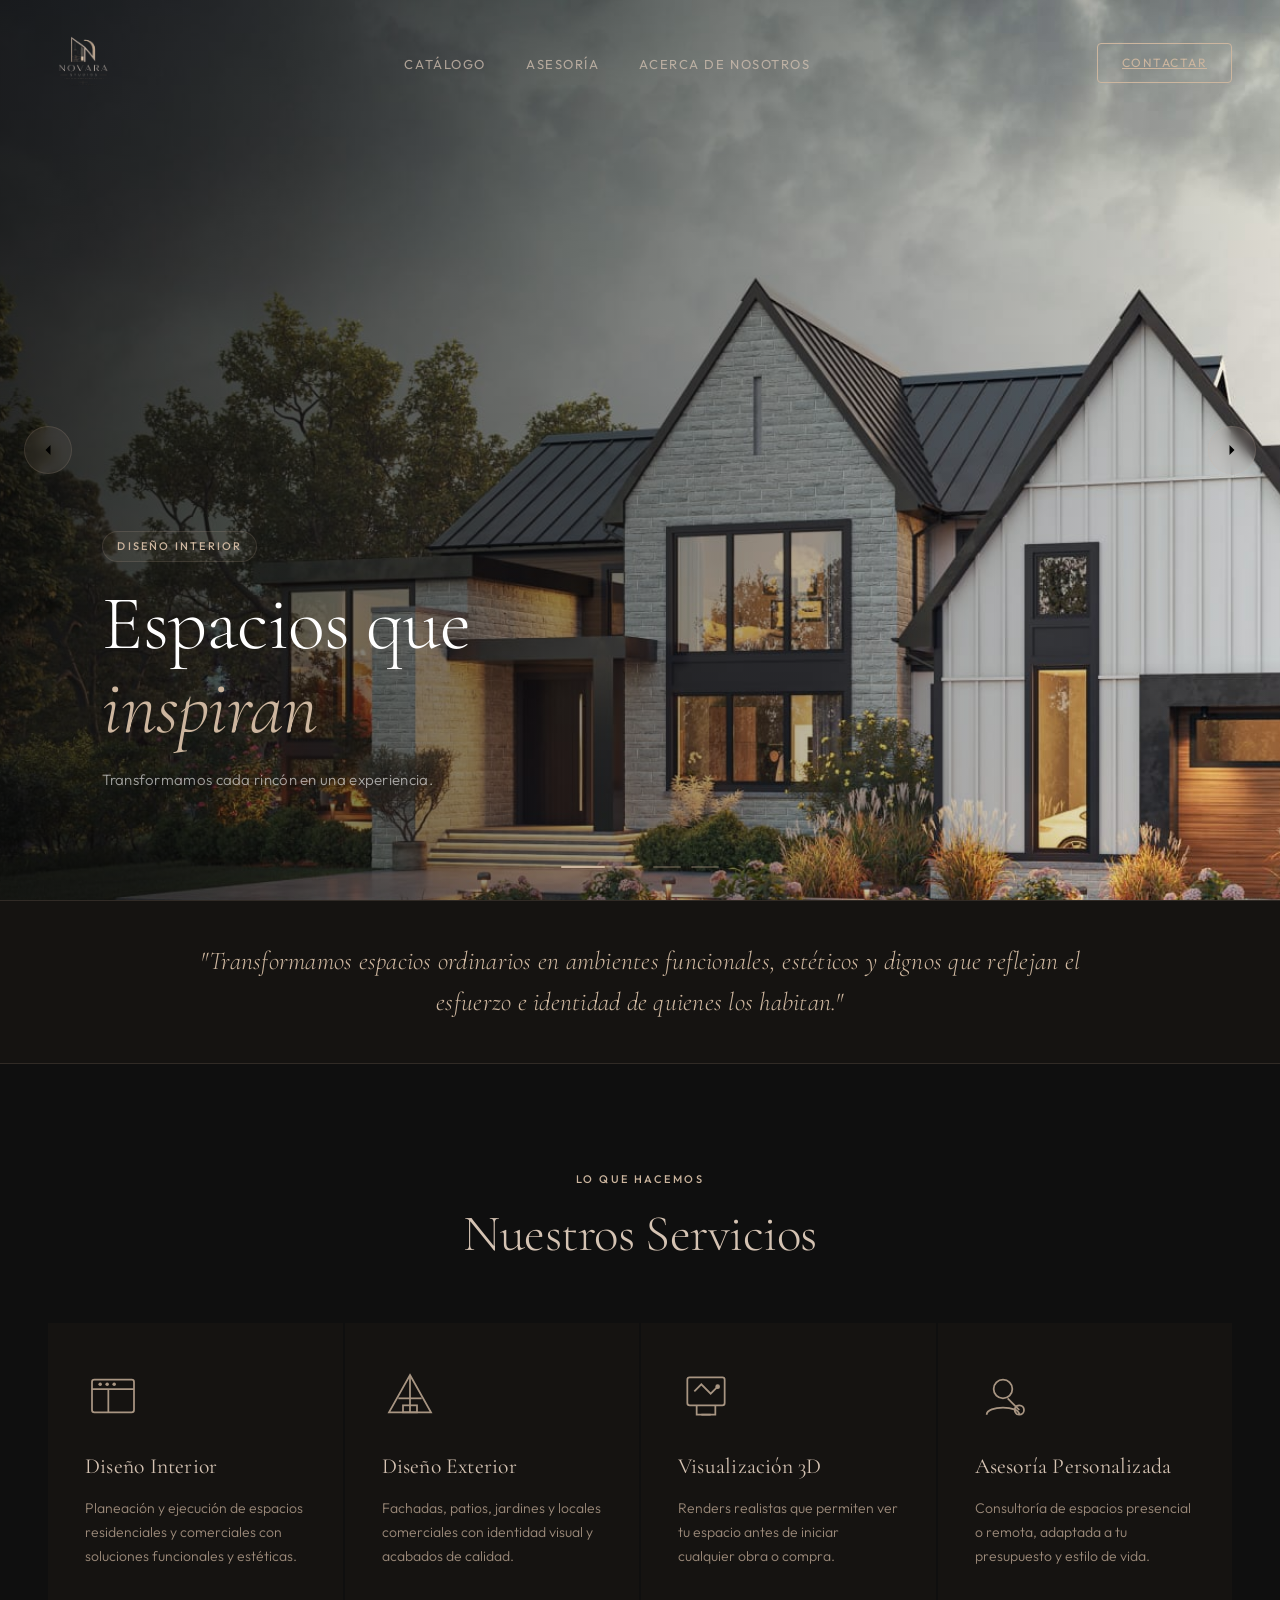
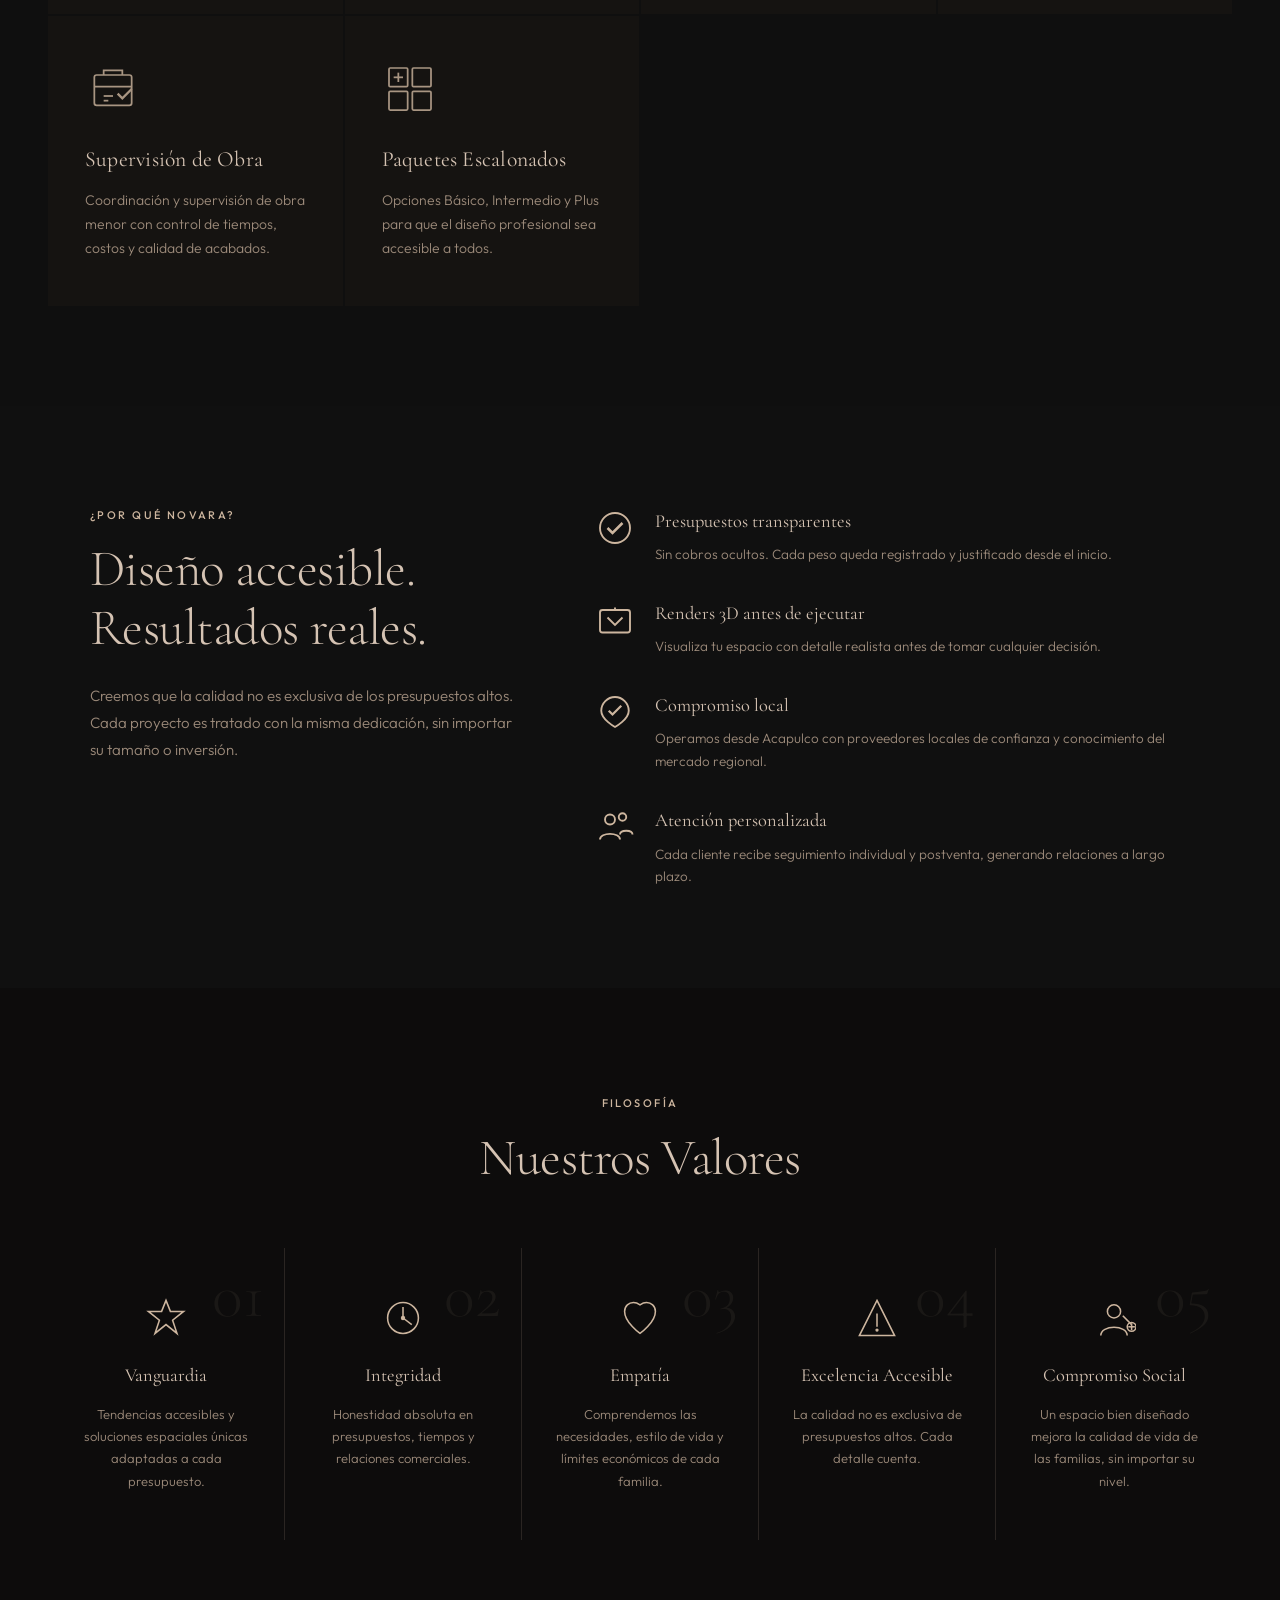
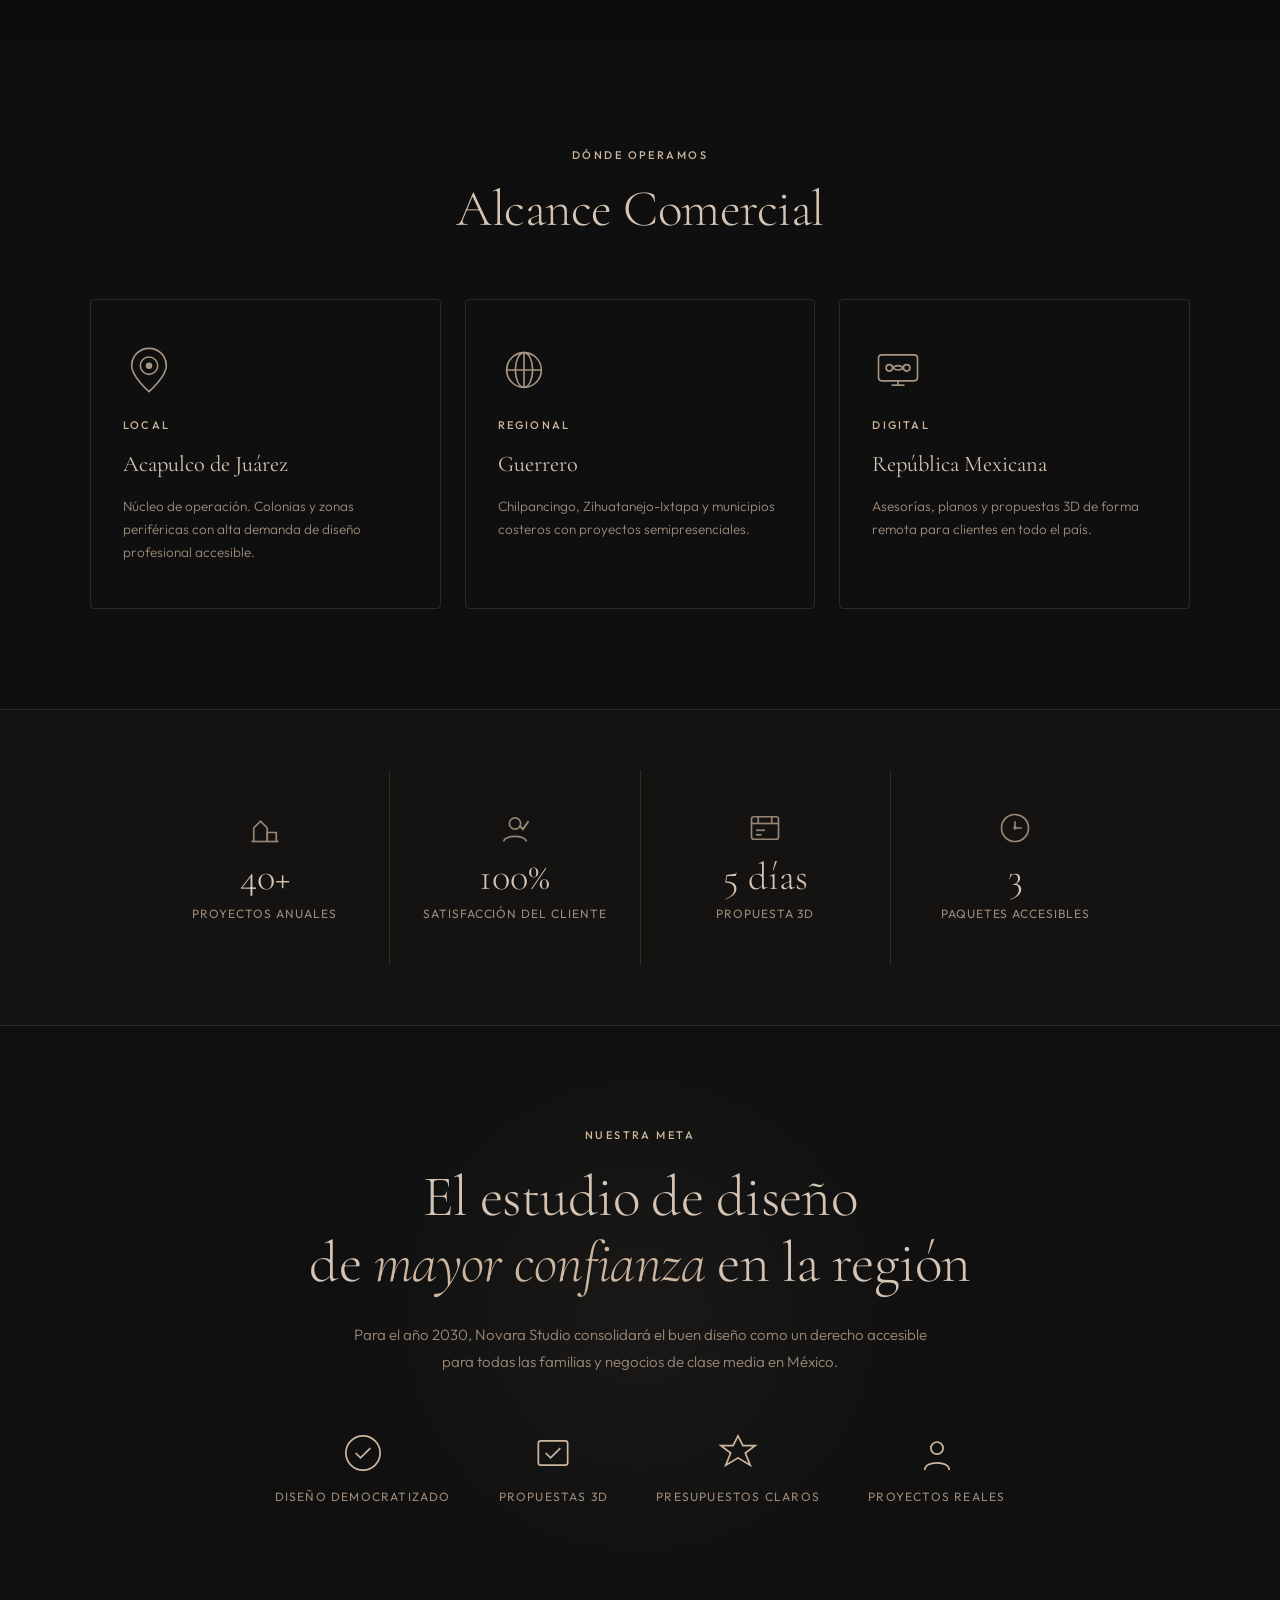
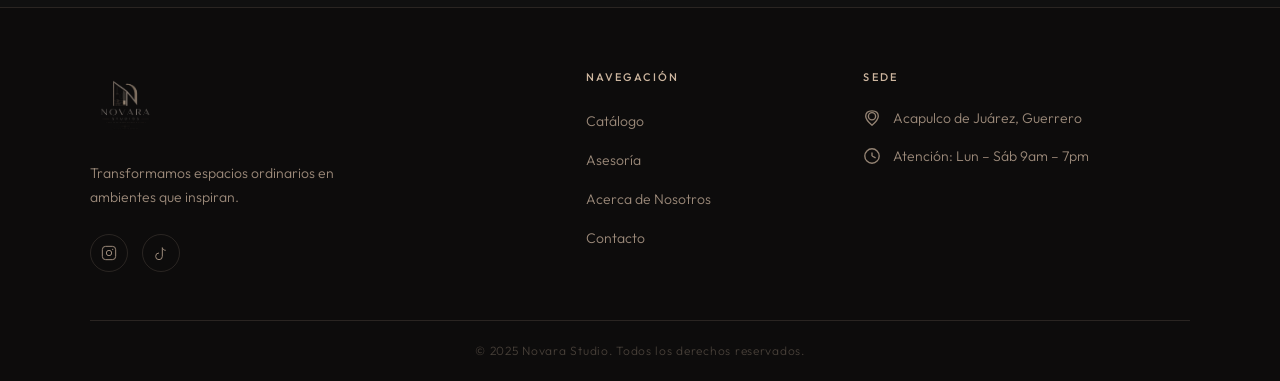
==== index.html @ e8e4b167 "first commit" ====
<!DOCTYPE html>
<html lang="es">
<head>
  <meta charset="UTF-8" />
  <meta name="viewport" content="width=device-width, initial-scale=1.0"/>
  <title>Novara Studio</title>
  <link rel="stylesheet" href="assets/css/style.css" />
  <link rel="preconnect" href="https://fonts.googleapis.com">
  <link rel="preconnect" href="https://fonts.gstatic.com" crossorigin>
  <link href="https://fonts.googleapis.com/css2?family=Cormorant+Garamond:ital,wght@0,300;0,400;0,600;1,300;1,400&family=Outfit:wght@300;400;500&display=swap" rel="stylesheet">
</head>
<body>

  <nav class="navbar" id="navbar">
    <div class="nav-logo">
      <img src="img/logo-negro.png" alt="Novara Studio" />
    </div>
    <ul class="nav-links">
      <li><a href="catalogo.html" class="nav-link">Catálogo</a></li>
      <li><a href="asesoria.html" class="nav-link">Asesoría</a></li>
      <li><a href="acerca-de-nosotros.html" class="nav-link">Acerca de Nosotros</a></li>
    </ul>
    <a class="nav-cta" href="contacto.html">Contactar</a>
    <button class="nav-toggle" id="navToggle" aria-label="Menú">
      <span></span><span></span><span></span>
    </button>
  </nav>

  <section class="hero">
    <div class="carousel" id="carousel">
      <div class="carousel-track" id="carouselTrack">
        <div class="carousel-slide">
          <div class="slide-bg slide-bg-1">
            <img src="img/render-1.jpeg" alt="Render Diseño Interior" loading="lazy" />
          </div>
          <div class="slide-overlay"></div>
          <div class="slide-content">
            <span class="slide-tag">Diseño Interior</span>
            <h1 class="slide-title">Espacios que<br/><em>inspiran</em></h1>
            <p class="slide-sub">Transformamos cada rincón en una experiencia.</p>
          </div>
        </div>
        <div class="carousel-slide">
          <div class="slide-bg slide-bg-2">
            <img src="img/render-2.jpg" alt="Render Diseño Exterior" loading="lazy" />
          </div>
          <div class="slide-overlay"></div>
          <div class="slide-content">
            <span class="slide-tag">Diseño Exterior</span>
            <h1 class="slide-title">Fachadas con<br/><em>carácter</em></h1>
            <p class="slide-sub">Exteriores que reflejan tu identidad.</p>
          </div>
        </div>
        <div class="carousel-slide">
          <div class="slide-bg slide-bg-3">
            <img src="img/render-3.jpg" alt="Render Visualización 3D" loading="lazy" />
          </div>
          <div class="slide-overlay"></div>
          <div class="slide-content">
            <span class="slide-tag">Visualización 3D</span>
            <h1 class="slide-title">Tu proyecto,<br/><em>antes de construir</em></h1>
            <p class="slide-sub">Renders realistas que eliminan la incertidumbre.</p>
          </div>
        </div>
        <div class="carousel-slide">
          <div class="slide-bg slide-bg-4">
            <img src="img/render-4.jpeg" alt="Render Diseño Accesible" loading="lazy" />
          </div>
          <div class="slide-overlay"></div>
          <div class="slide-content">
            <span class="slide-tag">Diseño Accesible</span>
            <h1 class="slide-title">Calidad para<br/><em>todas las familias</em></h1>
            <p class="slide-sub">Buen diseño sin sacrificar tu presupuesto.</p>
          </div>
        </div>
      </div>
      <button class="carousel-btn carousel-prev" id="carouselPrev" aria-label="Anterior">
        <svg viewBox="0 0 24 24"><polyline points="15 18 9 12 15 6"/></svg>
      </button>
      <button class="carousel-btn carousel-next" id="carouselNext" aria-label="Siguiente">
        <svg viewBox="0 0 24 24"><polyline points="9 18 15 12 9 6"/></svg>
      </button>
      <div class="carousel-dots" id="carouselDots">
        <button class="dot active" data-index="0"></button>
        <button class="dot" data-index="1"></button>
        <button class="dot" data-index="2"></button>
        <button class="dot" data-index="3"></button>
      </div>
    </div>
  </section>

  <section class="mission-strip">
    <p class="mission-quote"><em>"Transformamos espacios ordinarios en ambientes funcionales, estéticos y dignos que reflejan el esfuerzo e identidad de quienes los habitan."</em></p>
  </section>

  <section class="section services-section" id="servicios">
    <div class="section-header">
      <span class="section-tag">Lo que hacemos</span>
      <h2 class="section-title">Nuestros Servicios</h2>
    </div>
    <div class="services-grid">
      <div class="service-card">
        <div class="service-icon"><svg viewBox="0 0 48 48" fill="none" stroke="currentColor" stroke-width="1.5"><rect x="6" y="10" width="36" height="28" rx="2"/><line x1="6" y1="18" x2="42" y2="18"/><line x1="20" y1="18" x2="20" y2="38"/><circle cx="13" cy="14" r="1.5" fill="currentColor" stroke="none"/><circle cx="19" cy="14" r="1.5" fill="currentColor" stroke="none"/><circle cx="25" cy="14" r="1.5" fill="currentColor" stroke="none"/></svg></div>
        <h3>Diseño Interior</h3>
        <p>Planeación y ejecución de espacios residenciales y comerciales con soluciones funcionales y estéticas.</p>
      </div>
      <div class="service-card">
        <div class="service-icon"><svg viewBox="0 0 48 48" fill="none" stroke="currentColor" stroke-width="1.5"><polygon points="24,6 42,38 6,38"/><line x1="24" y1="6" x2="24" y2="38"/><line x1="14" y1="26" x2="34" y2="26"/><rect x="18" y="32" width="12" height="6"/></svg></div>
        <h3>Diseño Exterior</h3>
        <p>Fachadas, patios, jardines y locales comerciales con identidad visual y acabados de calidad.</p>
      </div>
      <div class="service-card">
        <div class="service-icon"><svg viewBox="0 0 48 48" fill="none" stroke="currentColor" stroke-width="1.5"><rect x="8" y="8" width="32" height="24" rx="2"/><path d="M16 32 L16 40 L32 40 L32 32"/><line x1="20" y1="40" x2="28" y2="40"/><path d="M14 20 L20 14 L28 22 L34 16"/><circle cx="34" cy="16" r="2" fill="currentColor" stroke="none"/></svg></div>
        <h3>Visualización 3D</h3>
        <p>Renders realistas que permiten ver tu espacio antes de iniciar cualquier obra o compra.</p>
      </div>
      <div class="service-card">
        <div class="service-icon"><svg viewBox="0 0 48 48" fill="none" stroke="currentColor" stroke-width="1.5"><circle cx="24" cy="18" r="8"/><path d="M10 40 C10 32 38 32 38 40"/><line x1="28" y1="26" x2="38" y2="36"/><circle cx="38" cy="36" r="4"/></svg></div>
        <h3>Asesoría Personalizada</h3>
        <p>Consultoría de espacios presencial o remota, adaptada a tu presupuesto y estilo de vida.</p>
      </div>
      <div class="service-card">
        <div class="service-icon"><svg viewBox="0 0 48 48" fill="none" stroke="currentColor" stroke-width="1.5"><rect x="8" y="12" width="32" height="26" rx="2"/><path d="M16 12 L16 8 L32 8 L32 12"/><line x1="8" y1="22" x2="40" y2="22"/><line x1="16" y1="30" x2="24" y2="30"/><line x1="16" y1="34" x2="20" y2="34"/><polyline points="28 28 32 32 40 24" stroke-width="2"/></svg></div>
        <h3>Supervisión de Obra</h3>
        <p>Coordinación y supervisión de obra menor con control de tiempos, costos y calidad de acabados.</p>
      </div>
      <div class="service-card">
        <div class="service-icon"><svg viewBox="0 0 48 48" fill="none" stroke="currentColor" stroke-width="1.5"><rect x="6" y="6" width="16" height="16" rx="1"/><rect x="26" y="6" width="16" height="16" rx="1"/><rect x="6" y="26" width="16" height="16" rx="1"/><rect x="26" y="26" width="16" height="16" rx="1"/><line x1="14" y1="10" x2="14" y2="18"/><line x1="10" y1="14" x2="18" y2="14"/></svg></div>
        <h3>Paquetes Escalonados</h3>
        <p>Opciones Básico, Intermedio y Plus para que el diseño profesional sea accesible a todos.</p>
      </div>
    </div>
  </section>

  <section class="section why-section">
    <div class="why-inner">
      <div class="why-left">
        <span class="section-tag">¿Por qué Novara?</span>
        <h2 class="section-title">Diseño accesible.<br/>Resultados reales.</h2>
        <p class="why-desc">Creemos que la calidad no es exclusiva de los presupuestos altos. Cada proyecto es tratado con la misma dedicación, sin importar su tamaño o inversión.</p>
      </div>
      <div class="why-right">
        <div class="why-item"><div class="why-icon"><svg viewBox="0 0 32 32" fill="none" stroke="currentColor" stroke-width="1.5"><circle cx="16" cy="16" r="12"/><polyline points="10 16 14 20 22 12" stroke-width="2"/></svg></div><div><h4>Presupuestos transparentes</h4><p>Sin cobros ocultos. Cada peso queda registrado y justificado desde el inicio.</p></div></div>
        <div class="why-item"><div class="why-icon"><svg viewBox="0 0 32 32" fill="none" stroke="currentColor" stroke-width="1.5"><rect x="4" y="8" width="24" height="18" rx="2"/><polyline points="10 14 16 20 22 14"/><line x1="16" y1="6" x2="16" y2="8"/></svg></div><div><h4>Renders 3D antes de ejecutar</h4><p>Visualiza tu espacio con detalle realista antes de tomar cualquier decisión.</p></div></div>
        <div class="why-item"><div class="why-icon"><svg viewBox="0 0 32 32" fill="none" stroke="currentColor" stroke-width="1.5"><path d="M16 4 C10 4 5 9 5 15 C5 22 16 28 16 28 C16 28 27 22 27 15 C27 9 22 4 16 4Z"/><polyline points="11 15 14 18 21 11" stroke-width="1.8"/></svg></div><div><h4>Compromiso local</h4><p>Operamos desde Acapulco con proveedores locales de confianza y conocimiento del mercado regional.</p></div></div>
        <div class="why-item"><div class="why-icon"><svg viewBox="0 0 32 32" fill="none" stroke="currentColor" stroke-width="1.5"><circle cx="12" cy="10" r="4"/><circle cx="22" cy="8" r="3"/><path d="M4 26 C4 20 20 20 20 26"/><path d="M20 22 C20 18 30 18 30 22"/></svg></div><div><h4>Atención personalizada</h4><p>Cada cliente recibe seguimiento individual y postventa, generando relaciones a largo plazo.</p></div></div>
      </div>
    </div>
  </section>

  <section class="section valores-section">
    <div class="section-header">
      <span class="section-tag">Filosofía</span>
      <h2 class="section-title">Nuestros Valores</h2>
    </div>
    <div class="valores-grid">
      <div class="valor-card"><div class="valor-num">01</div><div class="valor-icon"><svg viewBox="0 0 40 40" fill="none" stroke="currentColor" stroke-width="1.4"><path d="M20 4 L24 14 L36 14 L26 22 L30 34 L20 26 L10 34 L14 22 L4 14 L16 14 Z"/></svg></div><h4>Vanguardia</h4><p>Tendencias accesibles y soluciones espaciales únicas adaptadas a cada presupuesto.</p></div>
      <div class="valor-card"><div class="valor-num">02</div><div class="valor-icon"><svg viewBox="0 0 40 40" fill="none" stroke="currentColor" stroke-width="1.4"><circle cx="20" cy="20" r="14"/><line x1="20" y1="10" x2="20" y2="20"/><line x1="20" y1="20" x2="28" y2="26"/><circle cx="20" cy="20" r="2" fill="currentColor" stroke="none"/></svg></div><h4>Integridad</h4><p>Honestidad absoluta en presupuestos, tiempos y relaciones comerciales.</p></div>
      <div class="valor-card"><div class="valor-num">03</div><div class="valor-icon"><svg viewBox="0 0 40 40" fill="none" stroke="currentColor" stroke-width="1.4"><path d="M20 34 C20 34 6 24 6 14 C6 9 10 6 14 6 C17 6 20 8 20 8 C20 8 23 6 26 6 C30 6 34 9 34 14 C34 24 20 34 20 34Z"/></svg></div><h4>Empatía</h4><p>Comprendemos las necesidades, estilo de vida y límites económicos de cada familia.</p></div>
      <div class="valor-card"><div class="valor-num">04</div><div class="valor-icon"><svg viewBox="0 0 40 40" fill="none" stroke="currentColor" stroke-width="1.4"><polygon points="20 4 36 36 4 36"/><line x1="20" y1="16" x2="20" y2="28"/><circle cx="20" cy="31" r="1.5" fill="currentColor" stroke="none"/></svg></div><h4>Excelencia Accesible</h4><p>La calidad no es exclusiva de presupuestos altos. Cada detalle cuenta.</p></div>
      <div class="valor-card"><div class="valor-num">05</div><div class="valor-icon"><svg viewBox="0 0 40 40" fill="none" stroke="currentColor" stroke-width="1.4"><circle cx="20" cy="14" r="6"/><path d="M8 36 C8 26 32 26 32 36"/><path d="M28 18 L36 26"/><circle cx="36" cy="28" r="4"/><line x1="33" y1="28" x2="39" y2="28"/><line x1="36" y1="25" x2="36" y2="31"/></svg></div><h4>Compromiso Social</h4><p>Un espacio bien diseñado mejora la calidad de vida de las familias, sin importar su nivel.</p></div>
    </div>
  </section>

  <section class="section alcance-section">
    <div class="alcance-inner">
      <div class="section-header alcance-header">
        <span class="section-tag">Dónde operamos</span>
        <h2 class="section-title">Alcance Comercial</h2>
      </div>
      <div class="alcance-cards">
        <div class="alcance-card alcance-local"><div class="alcance-icon"><svg viewBox="0 0 48 48" fill="none" stroke="currentColor" stroke-width="1.5"><circle cx="24" cy="20" r="8"/><path d="M24 44 C24 44 8 30 8 20 C8 11 15 4 24 4 C33 4 40 11 40 20 C40 30 24 44 24 44Z"/><circle cx="24" cy="20" r="3" fill="currentColor" stroke="none"/></svg></div><div class="alcance-label">Local</div><h3>Acapulco de Juárez</h3><p>Núcleo de operación. Colonias y zonas periféricas con alta demanda de diseño profesional accesible.</p></div>
        <div class="alcance-card alcance-regional"><div class="alcance-icon"><svg viewBox="0 0 48 48" fill="none" stroke="currentColor" stroke-width="1.5"><circle cx="24" cy="24" r="16"/><line x1="24" y1="8" x2="24" y2="40"/><line x1="8" y1="24" x2="40" y2="24"/><ellipse cx="24" cy="24" rx="8" ry="16"/></svg></div><div class="alcance-label">Regional</div><h3>Guerrero</h3><p>Chilpancingo, Zihuatanejo-Ixtapa y municipios costeros con proyectos semipresenciales.</p></div>
        <div class="alcance-card alcance-digital"><div class="alcance-icon"><svg viewBox="0 0 48 48" fill="none" stroke="currentColor" stroke-width="1.5"><rect x="6" y="10" width="36" height="24" rx="3"/><line x1="18" y1="38" x2="30" y2="38"/><line x1="24" y1="34" x2="24" y2="38"/><circle cx="16" cy="22" r="3"/><circle cx="32" cy="22" r="3"/><path d="M19 22 Q24 18 29 22"/><path d="M19 22 Q24 26 29 22"/></svg></div><div class="alcance-label">Digital</div><h3>República Mexicana</h3><p>Asesorías, planos y propuestas 3D de forma remota para clientes en todo el país.</p></div>
      </div>
    </div>
  </section>

  <section class="stats-section">
    <div class="stats-grid">
      <div class="stat-item"><div class="stat-icon"><svg viewBox="0 0 32 32" fill="none" stroke="currentColor" stroke-width="1.5"><path d="M6 28 L6 16 L12 10 L18 16 L18 28"/><path d="M18 28 L18 20 L26 20 L26 28"/><line x1="4" y1="28" x2="28" y2="28"/></svg></div><span class="stat-num">40+</span><span class="stat-label">Proyectos anuales</span></div>
      <div class="stat-item"><div class="stat-icon"><svg viewBox="0 0 32 32" fill="none" stroke="currentColor" stroke-width="1.5"><circle cx="16" cy="12" r="5"/><path d="M6 28 C6 22 26 22 26 28"/><polyline points="20 14 23 17 28 10" stroke-width="1.8"/></svg></div><span class="stat-num">100%</span><span class="stat-label">Satisfacción del cliente</span></div>
      <div class="stat-item"><div class="stat-icon"><svg viewBox="0 0 32 32" fill="none" stroke="currentColor" stroke-width="1.5"><rect x="4" y="6" width="24" height="20" rx="2"/><line x1="4" y1="12" x2="28" y2="12"/><line x1="10" y1="6" x2="10" y2="12"/><line x1="22" y1="6" x2="22" y2="12"/><line x1="8" y1="18" x2="16" y2="18"/><line x1="8" y1="22" x2="13" y2="22"/></svg></div><span class="stat-num">5 días</span><span class="stat-label">Propuesta 3D</span></div>
      <div class="stat-item"><div class="stat-icon"><svg viewBox="0 0 32 32" fill="none" stroke="currentColor" stroke-width="1.5"><circle cx="16" cy="16" r="12"/><path d="M16 10 L16 16 L22 16"/><circle cx="16" cy="16" r="1.5" fill="currentColor" stroke="none"/></svg></div><span class="stat-num">3</span><span class="stat-label">Paquetes accesibles</span></div>
    </div>
  </section>

  <section class="vision-section">
    <div class="vision-inner">
      <span class="section-tag">Nuestra Meta</span>
      <h2 class="vision-title">El estudio de diseño<br/>de <em>mayor confianza</em> en la región</h2>
      <p class="vision-sub">Para el año 2030, Novara Studio consolidará el buen diseño como un derecho accesible para todas las familias y negocios de clase media en México.</p>
      <div class="vision-icons">
        <div class="vi-item"><svg viewBox="0 0 36 36" fill="none" stroke="currentColor" stroke-width="1.4"><circle cx="18" cy="18" r="14"/><path d="M12 18 L16 22 L24 14"/></svg><span>Diseño democratizado</span></div>
        <div class="vi-item"><svg viewBox="0 0 36 36" fill="none" stroke="currentColor" stroke-width="1.4"><rect x="6" y="8" width="24" height="20" rx="2"/><path d="M12 18 L16 22 L24 14"/></svg><span>Propuestas 3D</span></div>
        <div class="vi-item"><svg viewBox="0 0 36 36" fill="none" stroke="currentColor" stroke-width="1.4"><path d="M18 4 L22 12 L32 12 L24 18 L28 28 L18 22 L8 28 L12 18 L4 12 L14 12 Z"/></svg><span>Presupuestos claros</span></div>
        <div class="vi-item"><svg viewBox="0 0 36 36" fill="none" stroke="currentColor" stroke-width="1.4"><circle cx="18" cy="14" r="5"/><path d="M8 32 C8 24 28 24 28 32"/></svg><span>Proyectos reales</span></div>
      </div>
    </div>
  </section>

  <footer class="footer">
    <div class="footer-inner">
      <div class="footer-brand">
        <img src="img/logo-negro.png" alt="Novara Studio" class="footer-logo"/>
        <p>Transformamos espacios ordinarios en ambientes que inspiran.</p>
        <div class="footer-socials">
          <a href="#" aria-label="Instagram"><svg viewBox="0 0 24 24" fill="none" stroke="currentColor" stroke-width="1.5"><rect x="2" y="2" width="20" height="20" rx="5"/><circle cx="12" cy="12" r="4"/><circle cx="17.5" cy="6.5" r="1" fill="currentColor" stroke="none"/></svg></a>
          <a href="#" aria-label="TikTok"><svg viewBox="0 0 24 24" fill="none" stroke="currentColor" stroke-width="1.5"><path d="M9 12 A5 5 0 1 0 14 17 L14 4 C14.5 6 16 8 19 8"/></svg></a>
        </div>
      </div>
      <div class="footer-nav">
        <h5>Navegación</h5>
        <ul>
          <li><a href="catalogo.html">Catálogo</a></li>
          <li><a href="asesoria.html">Asesoría</a></li>
          <li><a href="acerca-de-nosotros.html">Acerca de Nosotros</a></li>
          <li><a href="contacto.html">Contacto</a></li>
        </ul>
      </div>
      <div class="footer-contact">
        <h5>Sede</h5>
        <div class="contact-item"><svg viewBox="0 0 20 20" fill="none" stroke="currentColor" stroke-width="1.5"><circle cx="10" cy="8" r="4"/><path d="M10 18 C10 18 3 12 3 8 C3 4 6 2 10 2 C14 2 17 4 17 8 C17 12 10 18 10 18Z"/></svg><span>Acapulco de Juárez, Guerrero</span></div>
        <div class="contact-item"><svg viewBox="0 0 20 20" fill="none" stroke="currentColor" stroke-width="1.5"><circle cx="10" cy="10" r="8"/><line x1="10" y1="6" x2="10" y2="10"/><line x1="10" y1="10" x2="14" y2="12"/></svg><span>Atención: Lun – Sáb 9am – 7pm</span></div>
      </div>
    </div>
    <div class="footer-bottom"><p>© 2025 Novara Studio. Todos los derechos reservados.</p></div>
  </footer>

  <script src="assets/js/main.js"></script>
</body>
</html>
---- assets/css/style.css ----
*, *::before, *::after {
  box-sizing: border-box;
  margin: 0;
  padding: 0;
}

:root {
  --col-base:    #cdb69f;
  --col-dark1:   #101010;
  --col-dark2:   #0f0f0f;
  --col-dark3:   #0d0c0c;
  --col-dark4:   #151311;
  --col-accent:  #d5c3b3;
  --col-muted:   #9c8a7a;
  --col-faint:   rgba(205, 182, 159, 0.08);
  --col-border:  rgba(205, 182, 159, 0.15);
  --font-display: 'Cormorant Garamond', Georgia, serif;
  --font-body:    'Outfit', sans-serif;
  --radius:       4px;
  --transition:   0.35s cubic-bezier(0.4, 0, 0.2, 1);
}

html { scroll-behavior: smooth; }

body {
  background-color: var(--col-dark1);
  color: var(--col-accent);
  font-family: var(--font-body);
  font-weight: 300;
  font-size: 16px;
  line-height: 1.7;
  overflow-x: hidden;
}

::-webkit-scrollbar { width: 6px; }
::-webkit-scrollbar-track { background: var(--col-dark3); }
::-webkit-scrollbar-thumb { background: var(--col-muted); border-radius: 3px; }

::selection { background: var(--col-base); color: var(--col-dark1); }

.navbar {
  position: fixed;
  top: 0; left: 0; right: 0;
  z-index: 1000;
  display: flex;
  align-items: center;
  justify-content: space-between;
  padding: 24px 48px;
  transition: background var(--transition), padding var(--transition), backdrop-filter var(--transition);
}

.navbar.scrolled {
  background: rgba(13, 12, 12, 0.92);
  backdrop-filter: blur(12px);
  -webkit-backdrop-filter: blur(12px);
  padding: 16px 48px;
  border-bottom: 1px solid var(--col-border);
}

.nav-logo img {
  height: 70px;
  width: auto;
  object-fit: contain;
  opacity: 0.9;
  transition: opacity var(--transition);
}
.nav-logo img:hover { opacity: 1; }

.nav-links {
  display: flex;
  list-style: none;
  gap: 40px;
}

.nav-link {
  color: var(--col-accent);
  text-decoration: none;
  font-family: var(--font-body);
  font-weight: 400;
  font-size: 13px;
  letter-spacing: 0.12em;
  text-transform: uppercase;
  position: relative;
  opacity: 0.75;
  transition: opacity var(--transition);
}

.nav-link::after {
  content: '';
  position: absolute;
  bottom: -3px; left: 0;
  width: 0; height: 1px;
  background: var(--col-base);
  transition: width var(--transition);
}

.nav-link:hover { opacity: 1; }
.nav-link:hover::after { width: 100%; }

.nav-cta {
  background: transparent;
  border: 1px solid var(--col-base);
  color: var(--col-base);
  padding: 9px 24px;
  font-family: var(--font-body);
  font-weight: 400;
  font-size: 12px;
  letter-spacing: 0.12em;
  text-transform: uppercase;
  cursor: pointer;
  border-radius: var(--radius);
  transition: background var(--transition), color var(--transition);
}
.nav-cta:hover {
  background: var(--col-base);
  color: var(--col-dark1);
}

.nav-toggle {
  display: none;
  flex-direction: column;
  gap: 5px;
  background: none;
  border: none;
  cursor: pointer;
  padding: 4px;
}
.nav-toggle span {
  display: block;
  width: 24px; height: 1px;
  background: var(--col-accent);
  transition: var(--transition);
}
.nav-toggle.active span:nth-child(1) { transform: translateY(6px) rotate(45deg); }
.nav-toggle.active span:nth-child(2) { opacity: 0; }
.nav-toggle.active span:nth-child(3) { transform: translateY(-6px) rotate(-45deg); }

/* ===== HERO CAROUSEL ===== */
.hero {
  position: relative;
  height: 100vh;
  min-height: 600px;
  overflow: hidden;
}

.carousel {
  height: 100%;
  position: relative;
  overflow: hidden;
}

.carousel-track {
  display: flex;
  height: 100%;
  transition: transform 0.8s cubic-bezier(0.77, 0, 0.175, 1);
  will-change: transform;
}

.carousel-slide {
  min-width: 100%;
  height: 100%;
  position: relative;
  overflow: hidden;
}

.slide-bg {
  position: absolute;
  inset: 0;
  background-size: cover;
  background-position: center;
  transform: scale(1.08);
  transition: transform 8s ease-out;
}

.carousel-slide:hover .slide-bg { transform: scale(1.12); }

/* Gradient backgrounds as placeholders for real renders */
.slide-bg-1 {
  background-image:
    radial-gradient(ellipse at 30% 50%, rgba(205,182,159,0.12) 0%, transparent 60%),
    linear-gradient(135deg, #1a1612 0%, #0d0c0c 40%, #151311 100%);
}
.slide-bg-2 {
  background-image:
    radial-gradient(ellipse at 70% 40%, rgba(205,182,159,0.10) 0%, transparent 60%),
    linear-gradient(135deg, #151311 0%, #101010 50%, #0f0f0f 100%);
}
.slide-bg-3 {
  background-image:
    radial-gradient(ellipse at 50% 60%, rgba(205,182,159,0.13) 0%, transparent 60%),
    linear-gradient(135deg, #0d0c0c 0%, #151311 40%, #101010 100%);
}
.slide-bg-4 {
  background-image:
    radial-gradient(ellipse at 20% 60%, rgba(205,182,159,0.11) 0%, transparent 60%),
    linear-gradient(135deg, #0f0f0f 0%, #0d0c0c 50%, #151311 100%);
}

.slide-overlay {
  position: absolute;
  inset: 0;
  background: linear-gradient(
    to right,
    rgba(13,12,12,0.70) 0%,
    rgba(13,12,12,0.30) 60%,
    transparent 100%
  );
}

.slide-content {
  position: absolute;
  bottom: 12%;
  left: 8%;
  max-width: 560px;
  animation: slideUp 1s ease both;
}

@keyframes slideUp {
  from { opacity: 0; transform: translateY(30px); }
  to   { opacity: 1; transform: translateY(0); }
}

.slide-tag {
  display: inline-block;
  font-family: var(--font-body);
  font-size: 11px;
  font-weight: 500;
  letter-spacing: 0.2em;
  text-transform: uppercase;
  color: var(--col-base);
  border: 1px solid var(--col-border);
  padding: 5px 14px;
  border-radius: 20px;
  margin-bottom: 20px;
  background: rgba(205,182,159,0.06);
}

.slide-title {
  font-family: var(--font-display);
  font-size: clamp(3rem, 6vw, 5.5rem);
  font-weight: 300;
  line-height: 1.1;
  color: #fff;
  margin-bottom: 16px;
  letter-spacing: -0.01em;
}
.slide-title em {
  font-style: italic;
  color: var(--col-base);
}

.slide-sub {
  font-family: var(--font-body);
  font-size: 15px;
  font-weight: 300;
  color: rgba(255,255,255,0.6);
  letter-spacing: 0.02em;
}

.carousel-btn {
  position: absolute;
  top: 50%; transform: translateY(-50%);
  background: rgba(205,182,159,0.08);
  border: 1px solid var(--col-border);
  color: var(--col-accent);
  width: 48px; height: 48px;
  border-radius: 50%;
  display: flex; align-items: center; justify-content: center;
  cursor: pointer;
  transition: background var(--transition), border-color var(--transition);
  backdrop-filter: blur(6px);
}
.carousel-btn:hover {
  background: rgba(205,182,159,0.18);
  border-color: var(--col-base);
}
.carousel-btn svg { width: 20px; height: 20px; stroke-width: 2; }
.carousel-prev { left: 24px; }
.carousel-next { right: 24px; }

.carousel-dots {
  position: absolute;
  bottom: 32px; left: 50%;
  transform: translateX(-50%);
  display: flex; gap: 10px;
}
.dot {
  width: 28px; height: 2px;
  background: rgba(205,182,159,0.3);
  border: none;
  border-radius: 2px;
  cursor: pointer;
  transition: background var(--transition), width var(--transition);
  padding: 0;
}
.dot.active {
  background: var(--col-base);
  width: 44px;
}

.mission-strip {
  background: var(--col-dark4);
  border-top: 1px solid var(--col-border);
  border-bottom: 1px solid var(--col-border);
  padding: 40px 48px;
  text-align: center;
}
.mission-quote {
  font-family: var(--font-display);
  font-size: clamp(1.2rem, 2.2vw, 1.6rem);
  font-weight: 300;
  font-style: italic;
  color: var(--col-base);
  max-width: 900px;
  margin: 0 auto;
  line-height: 1.6;
  letter-spacing: 0.01em;
}

.section {
  padding: 100px 48px;
}

.section-header {
  text-align: center;
  margin-bottom: 60px;
}

.section-tag {
  display: inline-block;
  font-family: var(--font-body);
  font-size: 11px;
  font-weight: 500;
  letter-spacing: 0.22em;
  text-transform: uppercase;
  color: var(--col-base);
  margin-bottom: 16px;
}

.section-title {
  font-family: var(--font-display);
  font-size: clamp(2.2rem, 4vw, 3.4rem);
  font-weight: 300;
  color: var(--col-accent);
  line-height: 1.15;
  letter-spacing: -0.01em;
}

/* ===== SERVICES ===== */
.services-section {
  background: var(--col-dark2);
}

.services-grid {
  display: grid;
  grid-template-columns: repeat(auto-fit, minmax(280px, 1fr));
  gap: 2px;
  max-width: 1200px;
  margin: 0 auto;
}

.service-card {
  background: var(--col-dark4);
  padding: 44px 36px;
  border: 1px solid transparent;
  transition: border-color var(--transition), background var(--transition), transform var(--transition);
  opacity: 0;
  transform: translateY(20px);
  cursor: default;
}

.service-card.visible {
  opacity: 1;
  transform: translateY(0);
  transition: border-color var(--transition), background var(--transition),
              transform var(--transition), opacity 0.6s ease;
}

.service-card:hover {
  border-color: var(--col-border);
  background: rgba(205,182,159,0.04);
  transform: translateY(-4px);
}

.service-icon {
  width: 56px; height: 56px;
  margin-bottom: 24px;
  color: var(--col-base);
  opacity: 0.8;
}
.service-icon svg { width: 100%; height: 100%; }

.service-card h3 {
  font-family: var(--font-display);
  font-size: 1.35rem;
  font-weight: 400;
  color: var(--col-accent);
  margin-bottom: 12px;
  letter-spacing: 0.01em;
}

.service-card p {
  font-size: 14px;
  color: var(--col-muted);
  line-height: 1.7;
}

.why-section {
  background: var(--col-dark1);
}

.why-inner {
  display: grid;
  grid-template-columns: 1fr 1.4fr;
  gap: 80px;
  max-width: 1100px;
  margin: 0 auto;
  align-items: start;
}

.why-left .section-tag { display: block; margin-bottom: 16px; }

.why-left .section-title {
  text-align: left;
  margin-bottom: 24px;
}

.why-desc {
  font-size: 15px;
  color: var(--col-muted);
  line-height: 1.8;
}

.why-right {
  display: flex;
  flex-direction: column;
  gap: 32px;
}

.why-item {
  display: flex;
  gap: 20px;
  align-items: flex-start;
  opacity: 0;
  transform: translateX(20px);
  transition: opacity 0.6s ease, transform 0.6s ease;
}
.why-item.visible {
  opacity: 1;
  transform: translateX(0);
}
.why-item:nth-child(2) { transition-delay: 0.1s; }
.why-item:nth-child(3) { transition-delay: 0.2s; }
.why-item:nth-child(4) { transition-delay: 0.3s; }

.why-icon {
  flex-shrink: 0;
  width: 40px; height: 40px;
  color: var(--col-base);
  margin-top: 2px;
}
.why-icon svg { width: 100%; height: 100%; }

.why-item h4 {
  font-family: var(--font-display);
  font-size: 1.15rem;
  font-weight: 400;
  color: var(--col-accent);
  margin-bottom: 6px;
}

.why-item p {
  font-size: 13.5px;
  color: var(--col-muted);
  line-height: 1.7;
}

.valores-section {
  background: var(--col-dark3);
}

.valores-grid {
  display: grid;
  grid-template-columns: repeat(auto-fit, minmax(200px, 1fr));
  gap: 1px;
  max-width: 1200px;
  margin: 0 auto;
  background: var(--col-border);
}

.valor-card {
  background: var(--col-dark3);
  padding: 48px 32px;
  text-align: center;
  position: relative;
  transition: background var(--transition);
  opacity: 0;
  transform: translateY(16px);
}
.valor-card.visible {
  opacity: 1;
  transform: translateY(0);
  transition: opacity 0.5s ease, transform 0.5s ease, background var(--transition);
}
.valor-card:nth-child(1) { transition-delay: 0s; }
.valor-card:nth-child(2) { transition-delay: 0.08s; }
.valor-card:nth-child(3) { transition-delay: 0.16s; }
.valor-card:nth-child(4) { transition-delay: 0.24s; }
.valor-card:nth-child(5) { transition-delay: 0.32s; }
.valor-card:hover { background: rgba(205,182,159,0.04); }

.valor-num {
  font-family: var(--font-display);
  font-size: 4rem;
  font-weight: 300;
  color: var(--col-faint);
  position: absolute;
  top: 16px; right: 20px;
  line-height: 1;
  color: rgba(205,182,159,0.07);
  pointer-events: none;
}

.valor-icon {
  width: 44px; height: 44px;
  margin: 0 auto 20px;
  color: var(--col-base);
}
.valor-icon svg { width: 100%; height: 100%; }

.valor-card h4 {
  font-family: var(--font-display);
  font-size: 1.15rem;
  font-weight: 400;
  color: var(--col-accent);
  margin-bottom: 12px;
}

.valor-card p {
  font-size: 13px;
  color: var(--col-muted);
  line-height: 1.7;
}

/* ===== ALCANCE ===== */
.alcance-section {
  background: var(--col-dark2);
  padding: 100px 48px;
}

.alcance-inner {
  max-width: 1100px;
  margin: 0 auto;
}

.alcance-header { margin-bottom: 60px; }

.alcance-cards {
  display: grid;
  grid-template-columns: repeat(3, 1fr);
  gap: 24px;
}

.alcance-card {
  padding: 44px 32px;
  border: 1px solid var(--col-border);
  border-radius: var(--radius);
  position: relative;
  overflow: hidden;
  transition: border-color var(--transition), transform var(--transition);
  opacity: 0;
  transform: translateY(20px);
}
.alcance-card.visible {
  opacity: 1;
  transform: translateY(0);
  transition: border-color var(--transition), transform var(--transition),
              opacity 0.6s ease;
}
.alcance-card:nth-child(2) { transition-delay: 0.15s; }
.alcance-card:nth-child(3) { transition-delay: 0.3s; }
.alcance-card:hover {
  border-color: var(--col-base);
  transform: translateY(-6px);
}

.alcance-card::before {
  content: '';
  position: absolute;
  top: 0; left: 0;
  width: 3px; height: 0;
  background: var(--col-base);
  transition: height 0.5s ease;
}
.alcance-card:hover::before { height: 100%; }

.alcance-icon {
  width: 52px; height: 52px;
  color: var(--col-base);
  margin-bottom: 20px;
  opacity: 0.8;
}
.alcance-icon svg { width: 100%; height: 100%; }

.alcance-label {
  font-size: 11px;
  font-weight: 500;
  letter-spacing: 0.2em;
  text-transform: uppercase;
  color: var(--col-base);
  margin-bottom: 10px;
}

.alcance-card h3 {
  font-family: var(--font-display);
  font-size: 1.4rem;
  font-weight: 400;
  color: var(--col-accent);
  margin-bottom: 12px;
}

.alcance-card p {
  font-size: 13.5px;
  color: var(--col-muted);
  line-height: 1.7;
}

/* ===== STATS ===== */
.stats-section {
  background: var(--col-dark4);
  border-top: 1px solid var(--col-border);
  border-bottom: 1px solid var(--col-border);
  padding: 60px 48px;
}

.stats-grid {
  display: grid;
  grid-template-columns: repeat(4, 1fr);
  gap: 1px;
  max-width: 1000px;
  margin: 0 auto;
  background: var(--col-border);
}

.stat-item {
  background: var(--col-dark4);
  padding: 40px 24px;
  text-align: center;
  display: flex;
  flex-direction: column;
  align-items: center;
  gap: 8px;
  opacity: 0;
  transform: translateY(12px);
  transition: opacity 0.5s ease, transform 0.5s ease;
}
.stat-item.visible {
  opacity: 1;
  transform: translateY(0);
}
.stat-item:nth-child(1) { transition-delay: 0s; }
.stat-item:nth-child(2) { transition-delay: 0.1s; }
.stat-item:nth-child(3) { transition-delay: 0.2s; }
.stat-item:nth-child(4) { transition-delay: 0.3s; }

.stat-icon {
  width: 36px; height: 36px;
  color: var(--col-base);
  opacity: 0.7;
  margin-bottom: 4px;
}
.stat-icon svg { width: 100%; height: 100%; }

.stat-num {
  font-family: var(--font-display);
  font-size: 2.4rem;
  font-weight: 300;
  color: var(--col-accent);
  line-height: 1;
}

.stat-label {
  font-size: 12px;
  font-weight: 400;
  letter-spacing: 0.08em;
  color: var(--col-muted);
  text-transform: uppercase;
}

.vision-section {
  background: var(--col-dark1);
  padding: 100px 48px;
  text-align: center;
  position: relative;
  overflow: hidden;
}

.vision-section::before {
  content: '';
  position: absolute;
  top: 50%; left: 50%;
  transform: translate(-50%, -50%);
  width: 600px; height: 600px;
  border-radius: 50%;
  background: radial-gradient(circle, rgba(205,182,159,0.05) 0%, transparent 70%);
  pointer-events: none;
}

.vision-inner {
  position: relative;
  max-width: 800px;
  margin: 0 auto;
}

.vision-inner .section-tag { display: block; margin-bottom: 20px; }

.vision-title {
  font-family: var(--font-display);
  font-size: clamp(2.4rem, 4.5vw, 3.8rem);
  font-weight: 300;
  color: var(--col-accent);
  line-height: 1.15;
  margin-bottom: 24px;
  letter-spacing: -0.01em;
}
.vision-title em {
  font-style: italic;
  color: var(--col-base);
}

.vision-sub {
  font-size: 15px;
  color: var(--col-muted);
  line-height: 1.8;
  max-width: 600px;
  margin: 0 auto 56px;
}

.vision-icons {
  display: flex;
  justify-content: center;
  gap: 48px;
  flex-wrap: wrap;
}

.vi-item {
  display: flex;
  flex-direction: column;
  align-items: center;
  gap: 12px;
  opacity: 0;
  transform: translateY(16px);
}
.vi-item.visible {
  opacity: 1;
  transform: translateY(0);
  transition: opacity 0.5s ease, transform 0.5s ease;
}
.vi-item:nth-child(2) { transition-delay: 0.1s; }
.vi-item:nth-child(3) { transition-delay: 0.2s; }
.vi-item:nth-child(4) { transition-delay: 0.3s; }

.vi-item svg {
  width: 44px; height: 44px;
  color: var(--col-base);
}

.vi-item span {
  font-size: 12px;
  font-weight: 400;
  letter-spacing: 0.1em;
  text-transform: uppercase;
  color: var(--col-muted);
}

/* ===== FOOTER ===== */
.footer {
  background: var(--col-dark3);
  border-top: 1px solid var(--col-border);
  padding: 60px 48px 0;
}

.footer-inner {
  display: grid;
  grid-template-columns: 2fr 1fr 1.5fr;
  gap: 60px;
  max-width: 1100px;
  margin: 0 auto;
  padding-bottom: 48px;
  border-bottom: 1px solid var(--col-border);
}

.footer-logo {
  height: 70px;
  width: auto;
  opacity: 0.6;
  margin-bottom: 16px;
}

.footer-brand p {
  font-size: 14px;
  color: var(--col-muted);
  line-height: 1.7;
  max-width: 280px;
  margin-bottom: 24px;
}

.footer-socials {
  display: flex;
  gap: 14px;
}

.footer-socials a {
  width: 38px; height: 38px;
  border: 1px solid var(--col-border);
  border-radius: 50%;
  display: flex; align-items: center; justify-content: center;
  color: var(--col-muted);
  transition: border-color var(--transition), color var(--transition);
}
.footer-socials a:hover {
  border-color: var(--col-base);
  color: var(--col-base);
}
.footer-socials svg { width: 16px; height: 16px; }

.footer-nav h5,
.footer-contact h5 {
  font-family: var(--font-body);
  font-size: 11px;
  font-weight: 500;
  letter-spacing: 0.2em;
  text-transform: uppercase;
  color: var(--col-base);
  margin-bottom: 20px;
}

.footer-nav ul {
  list-style: none;
  display: flex;
  flex-direction: column;
  gap: 12px;
}

.footer-nav a {
  color: var(--col-muted);
  text-decoration: none;
  font-size: 14px;
  transition: color var(--transition);
}
.footer-nav a:hover { color: var(--col-accent); }

.contact-item {
  display: flex;
  align-items: flex-start;
  gap: 12px;
  margin-bottom: 16px;
  color: var(--col-muted);
  font-size: 14px;
  line-height: 1.6;
}
.contact-item svg {
  width: 18px; height: 18px;
  flex-shrink: 0;
  margin-top: 2px;
  color: var(--col-base);
  opacity: 0.7;
}

.footer-bottom {
  max-width: 1100px;
  margin: 0 auto;
  padding: 20px 0;
  text-align: center;
}
.footer-bottom p {
  font-size: 12px;
  color: rgba(205,182,159,0.3);
  letter-spacing: 0.06em;
}

@media (max-width: 960px) {
  .navbar { padding: 20px 24px; }
  .navbar.scrolled { padding: 14px 24px; }
  .nav-links { display: none; gap: 24px; }
  .nav-links.open {
    display: flex;
    flex-direction: column;
    position: absolute;
    top: 100%; left: 0; right: 0;
    background: rgba(13,12,12,0.97);
    backdrop-filter: blur(12px);
    padding: 24px;
    border-bottom: 1px solid var(--col-border);
    gap: 20px;
  }
  .nav-cta { display: none; }
  .nav-toggle { display: flex; }

  .section { padding: 70px 24px; }
  .mission-strip { padding: 32px 24px; }
  .stats-section { padding: 48px 24px; }
  .vision-section { padding: 70px 24px; }
  .footer { padding: 48px 24px 0; }

  .why-inner { grid-template-columns: 1fr; gap: 48px; }
  .alcance-cards { grid-template-columns: 1fr; gap: 16px; }
  .stats-grid { grid-template-columns: repeat(2, 1fr); }
  .footer-inner { grid-template-columns: 1fr; gap: 36px; }
  .vision-icons { gap: 28px; }
}

@media (max-width: 640px) {
  .slide-content { left: 5%; right: 5%; bottom: 10%; }
  .services-grid { grid-template-columns: 1fr; gap: 1px; }
  .valores-grid { grid-template-columns: 1fr 1fr; }
  .stats-grid { grid-template-columns: repeat(2, 1fr); }
  .carousel-btn { display: none; }
}
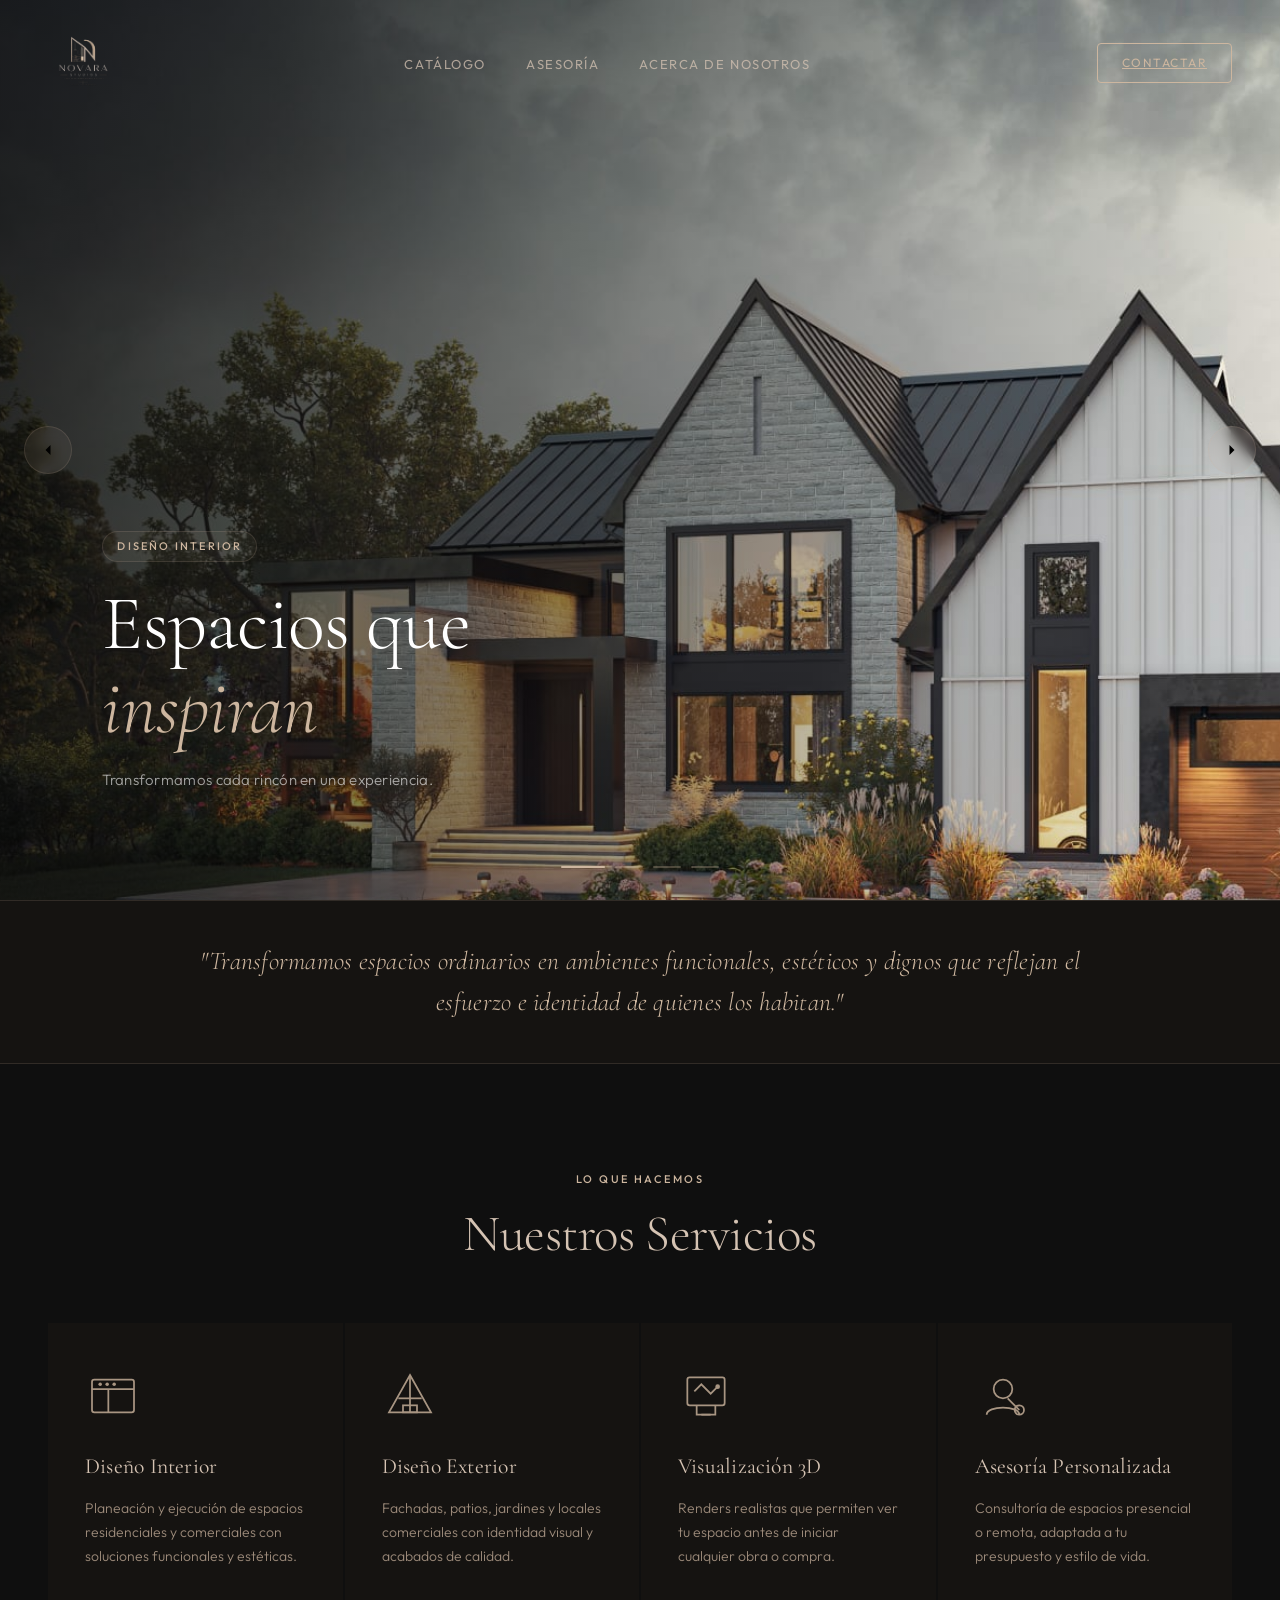
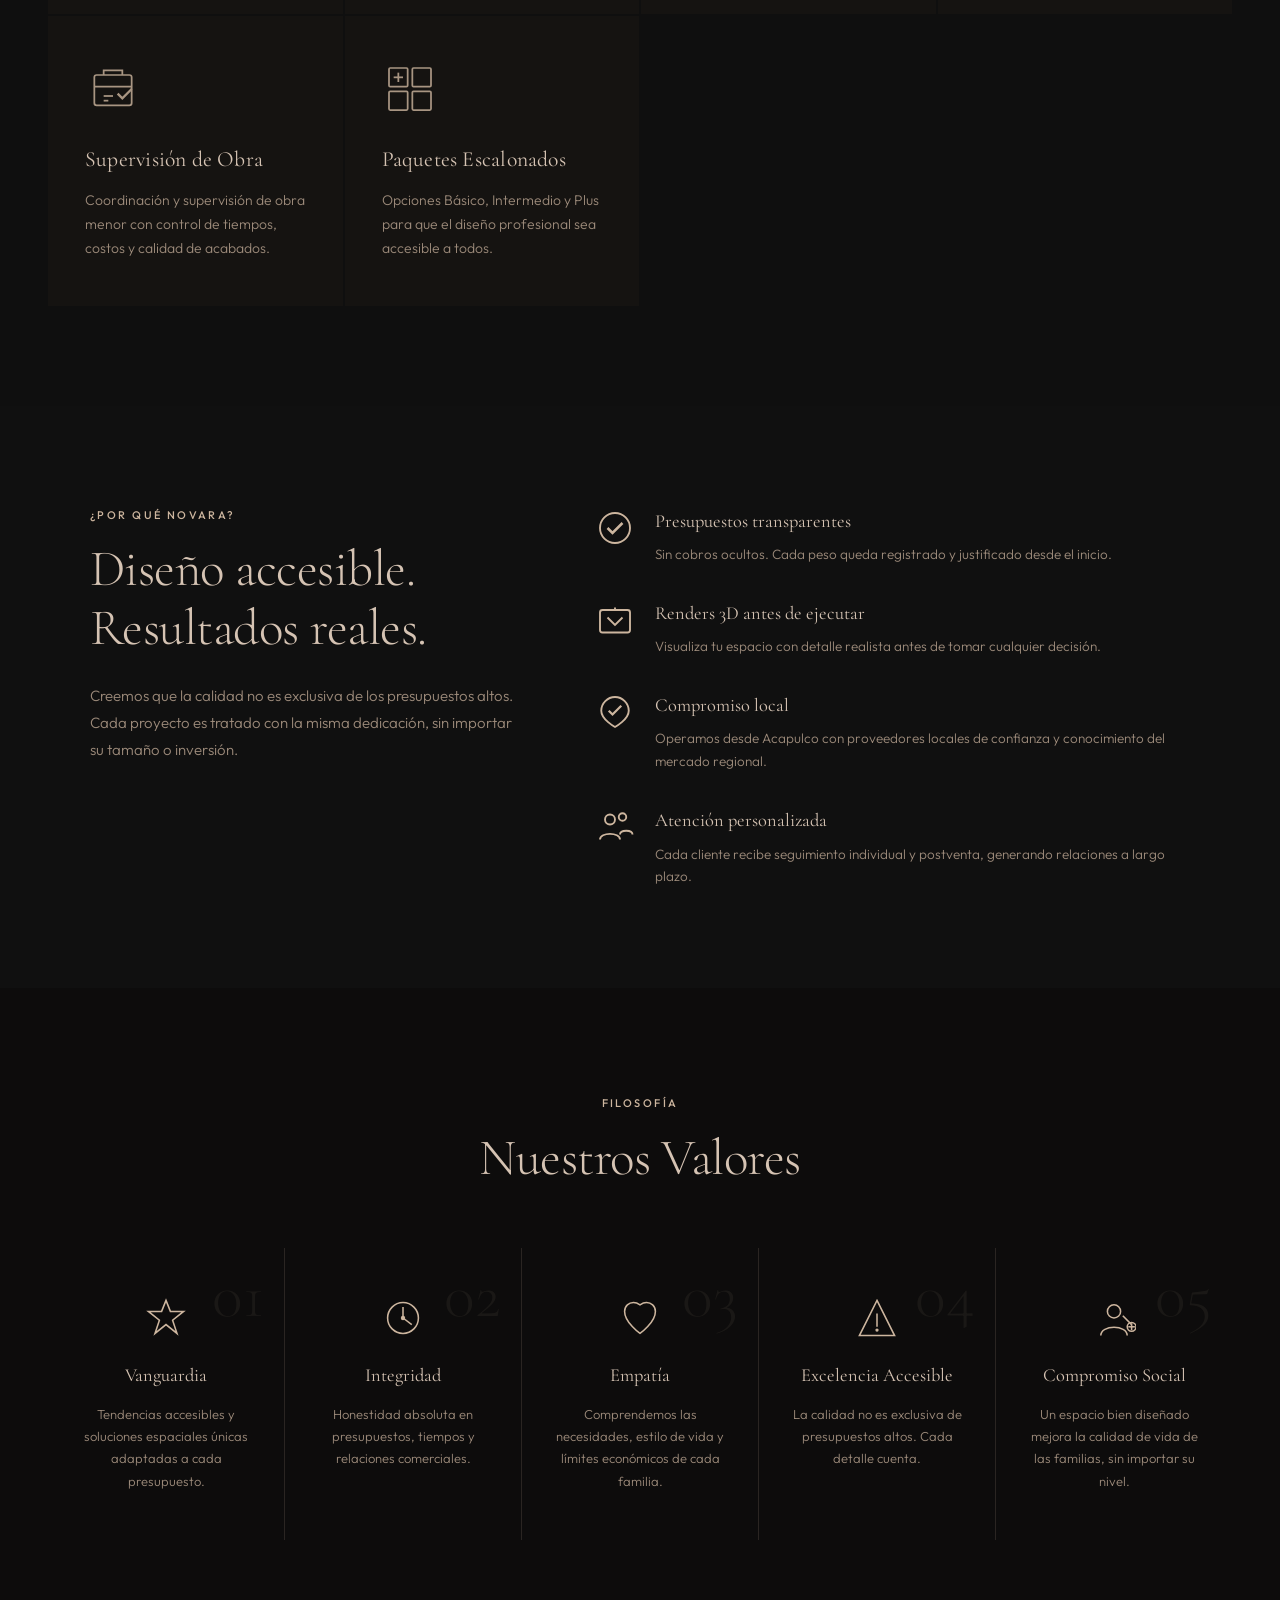
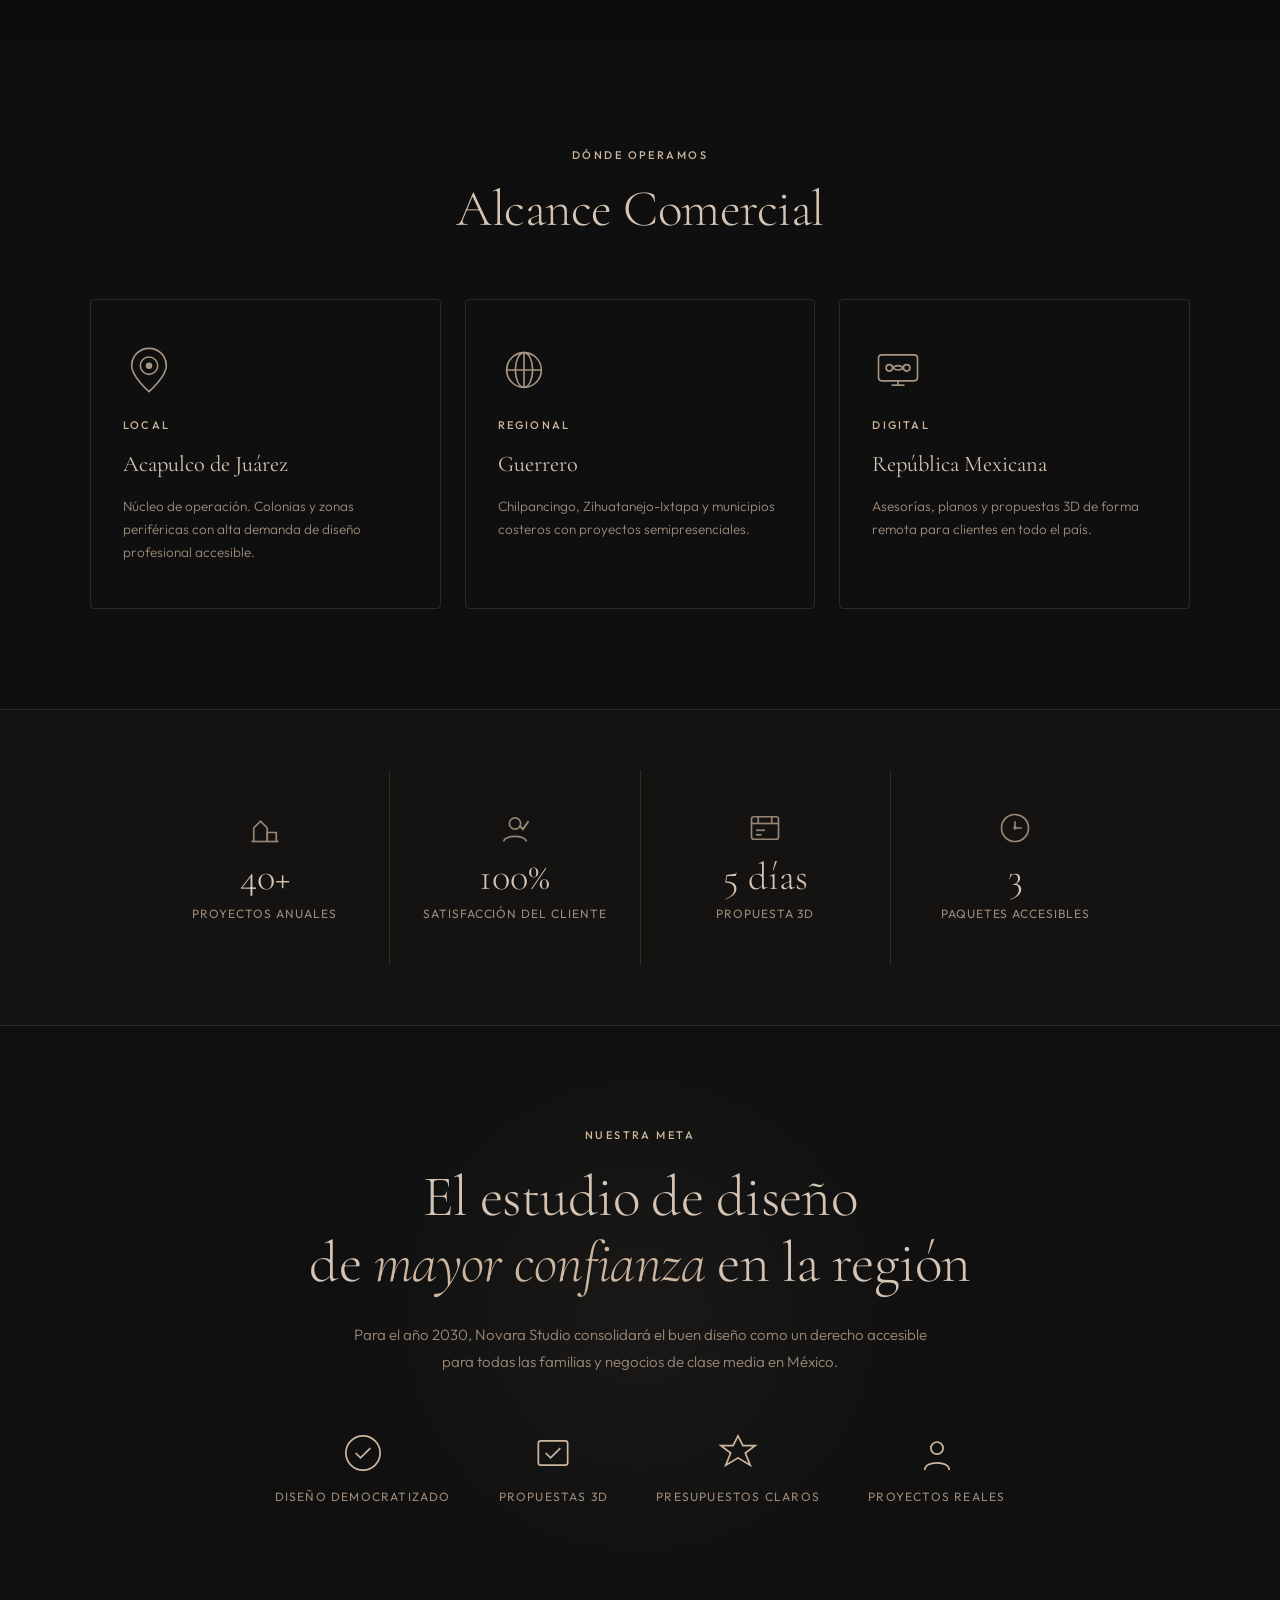
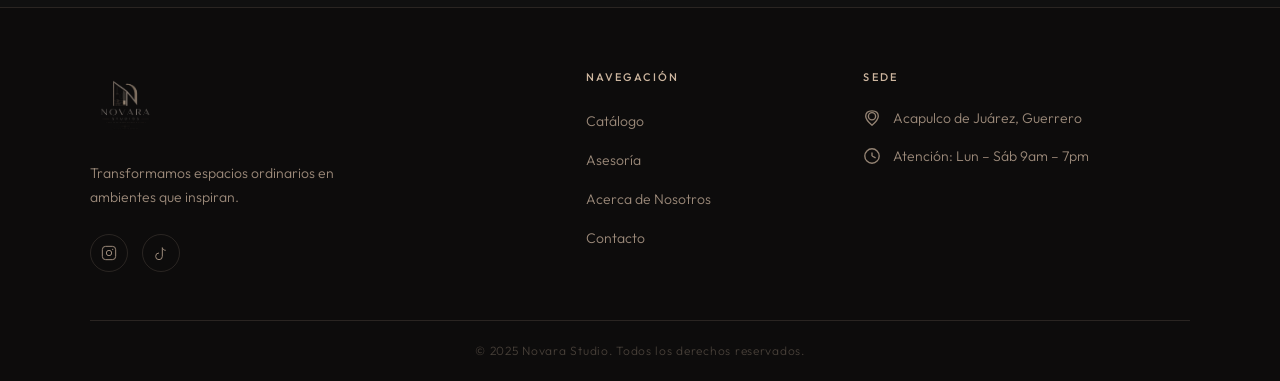
==== commit 04f059ce: "URL Instagram" ====
--- a/index.html
+++ b/index.html
@@ -205,7 +205,7 @@
         <img src="img/logo-negro.png" alt="Novara Studio" class="footer-logo"/>
         <p>Transformamos espacios ordinarios en ambientes que inspiran.</p>
         <div class="footer-socials">
-          <a href="#" aria-label="Instagram"><svg viewBox="0 0 24 24" fill="none" stroke="currentColor" stroke-width="1.5"><rect x="2" y="2" width="20" height="20" rx="5"/><circle cx="12" cy="12" r="4"/><circle cx="17.5" cy="6.5" r="1" fill="currentColor" stroke="none"/></svg></a>
+          <a href="https://www.instagram.com/studios_novara" aria-label="Instagram"><svg viewBox="0 0 24 24" fill="none" stroke="currentColor" stroke-width="1.5"><rect x="2" y="2" width="20" height="20" rx="5"/><circle cx="12" cy="12" r="4"/><circle cx="17.5" cy="6.5" r="1" fill="currentColor" stroke="none"/></svg></a>
           <a href="#" aria-label="TikTok"><svg viewBox="0 0 24 24" fill="none" stroke="currentColor" stroke-width="1.5"><path d="M9 12 A5 5 0 1 0 14 17 L14 4 C14.5 6 16 8 19 8"/></svg></a>
         </div>
       </div>
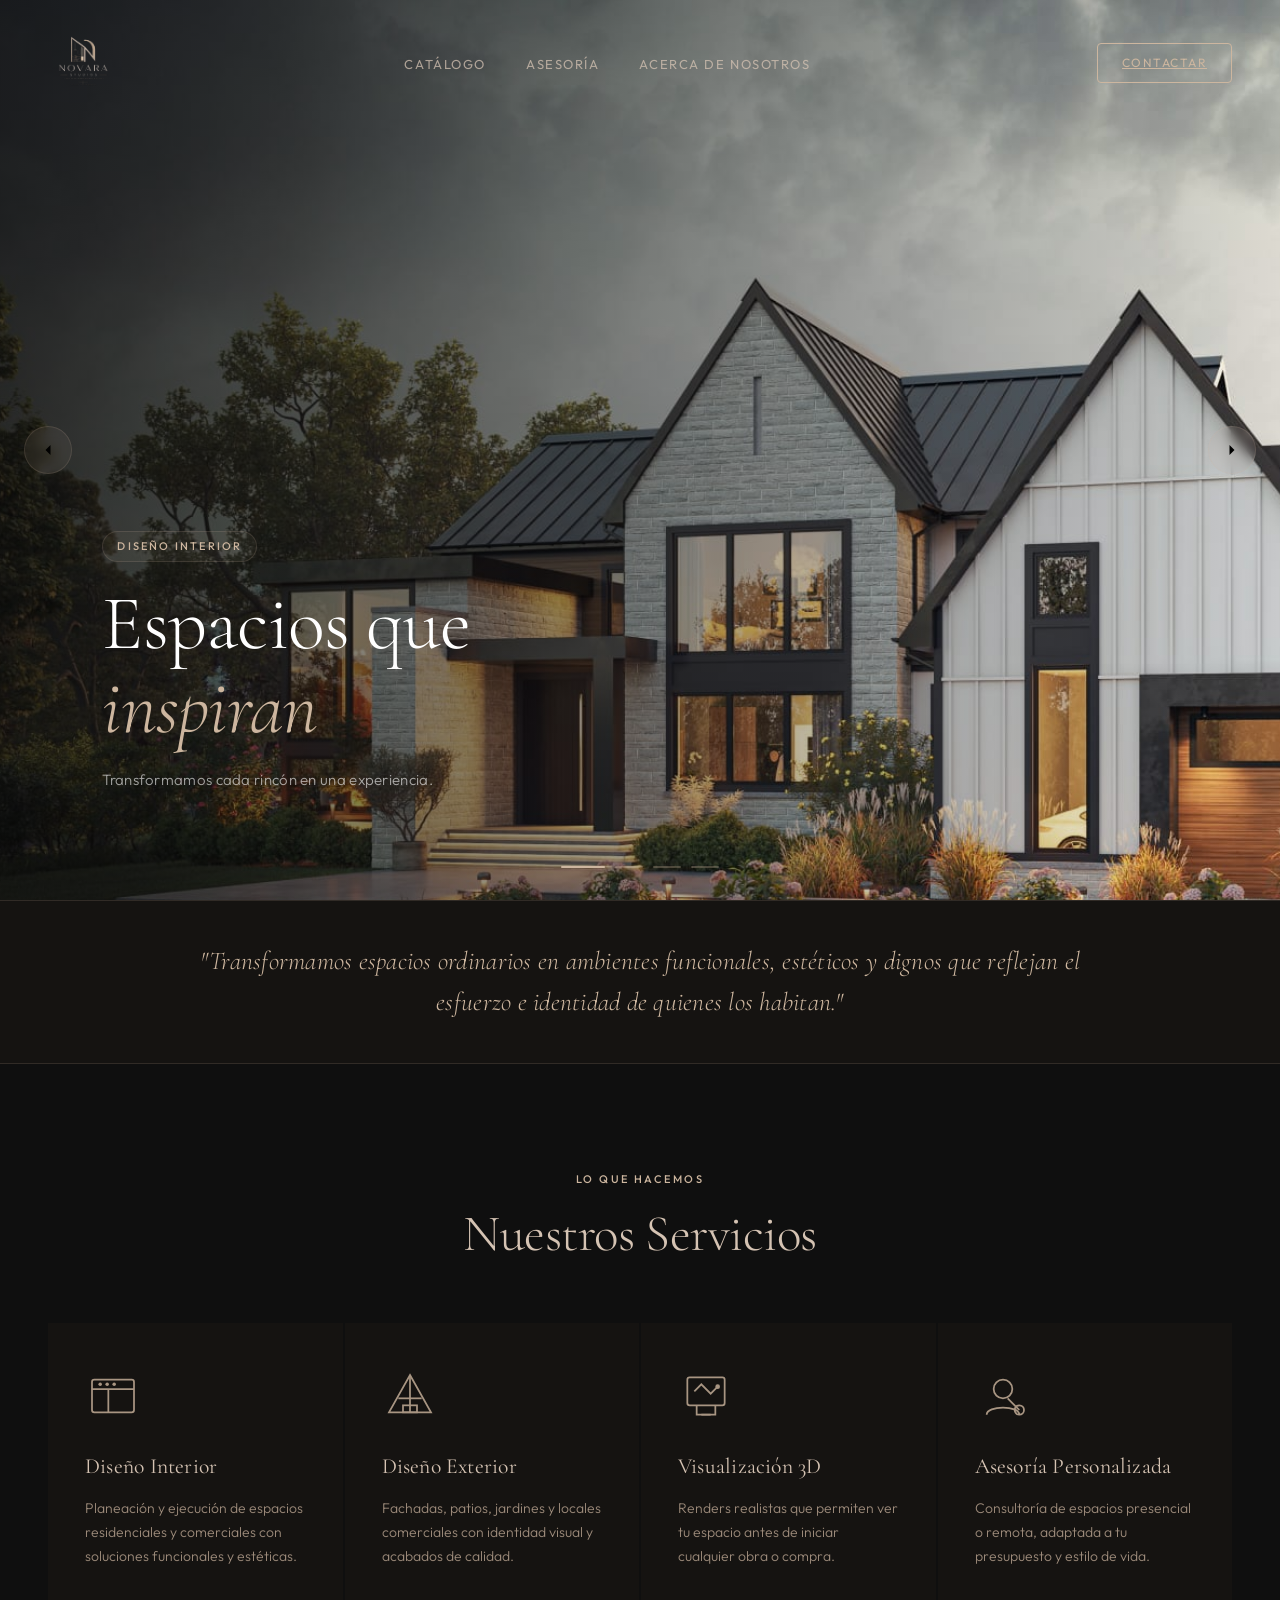
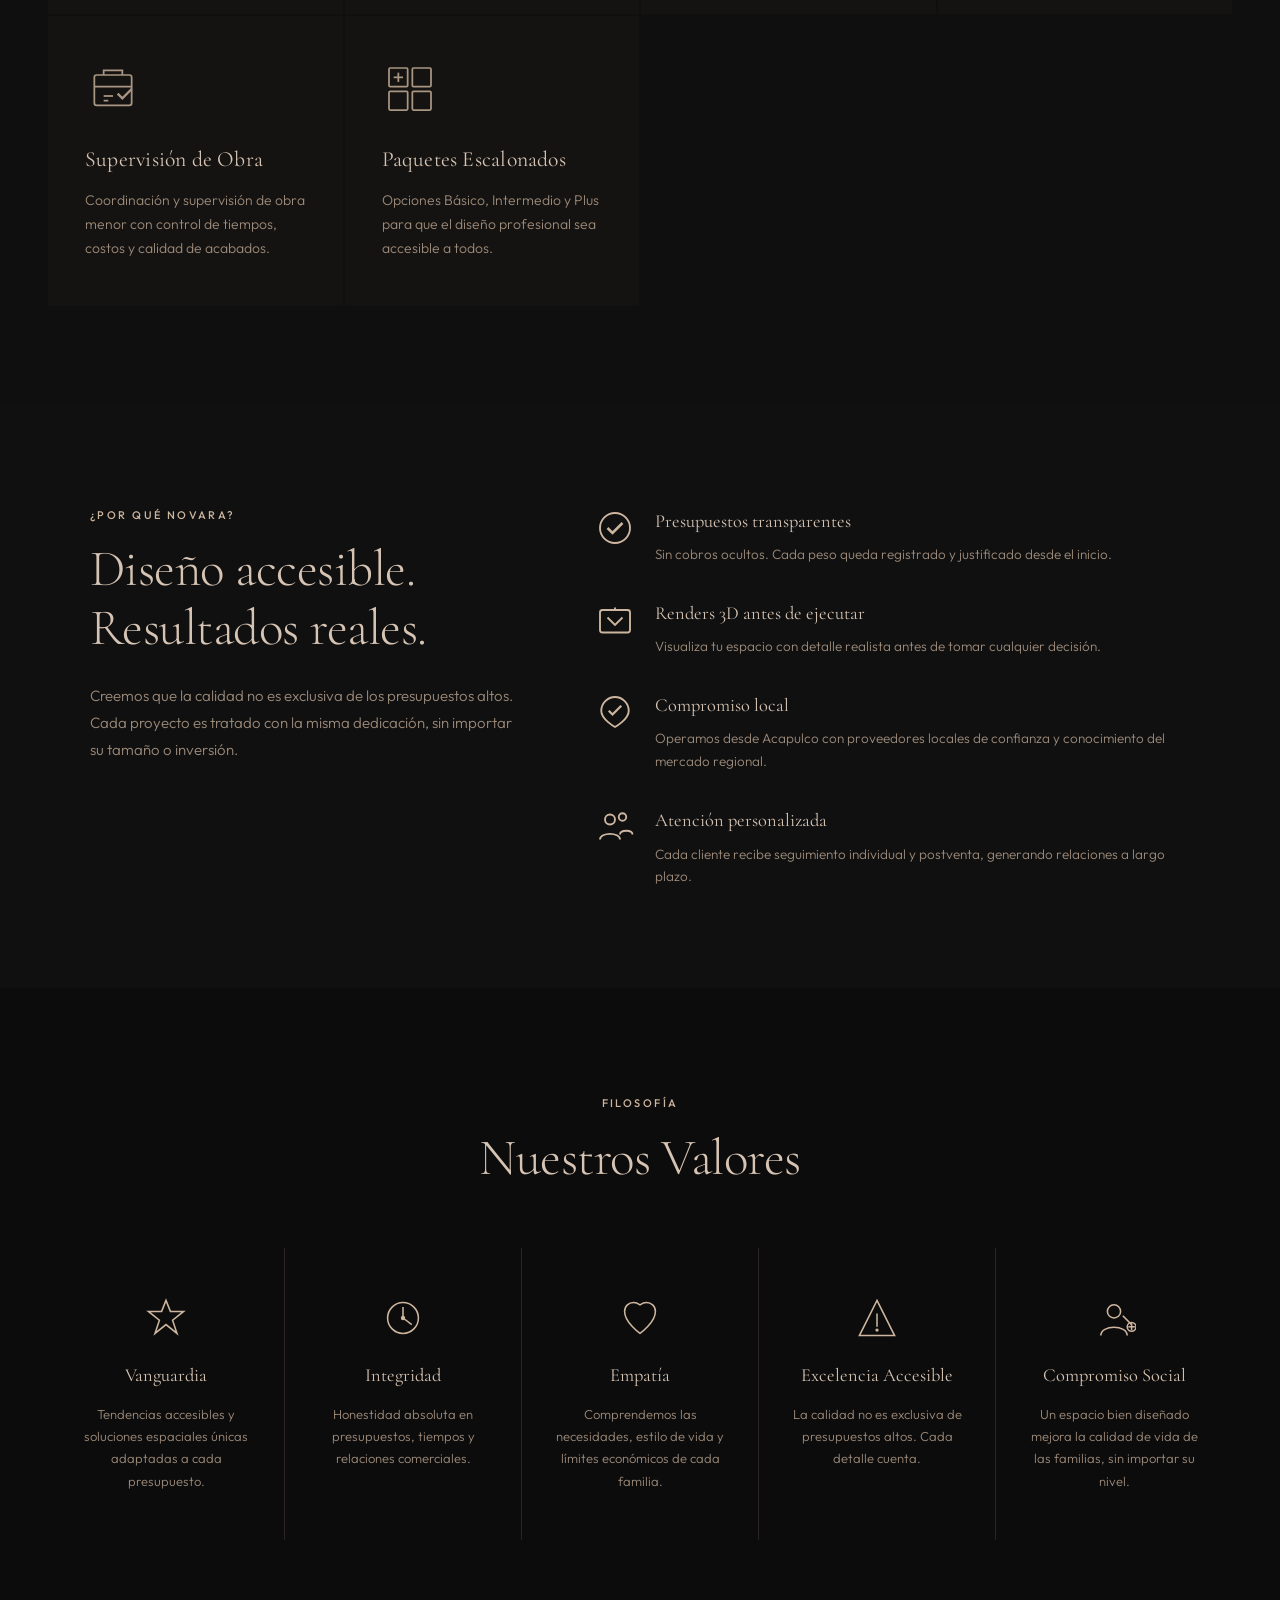
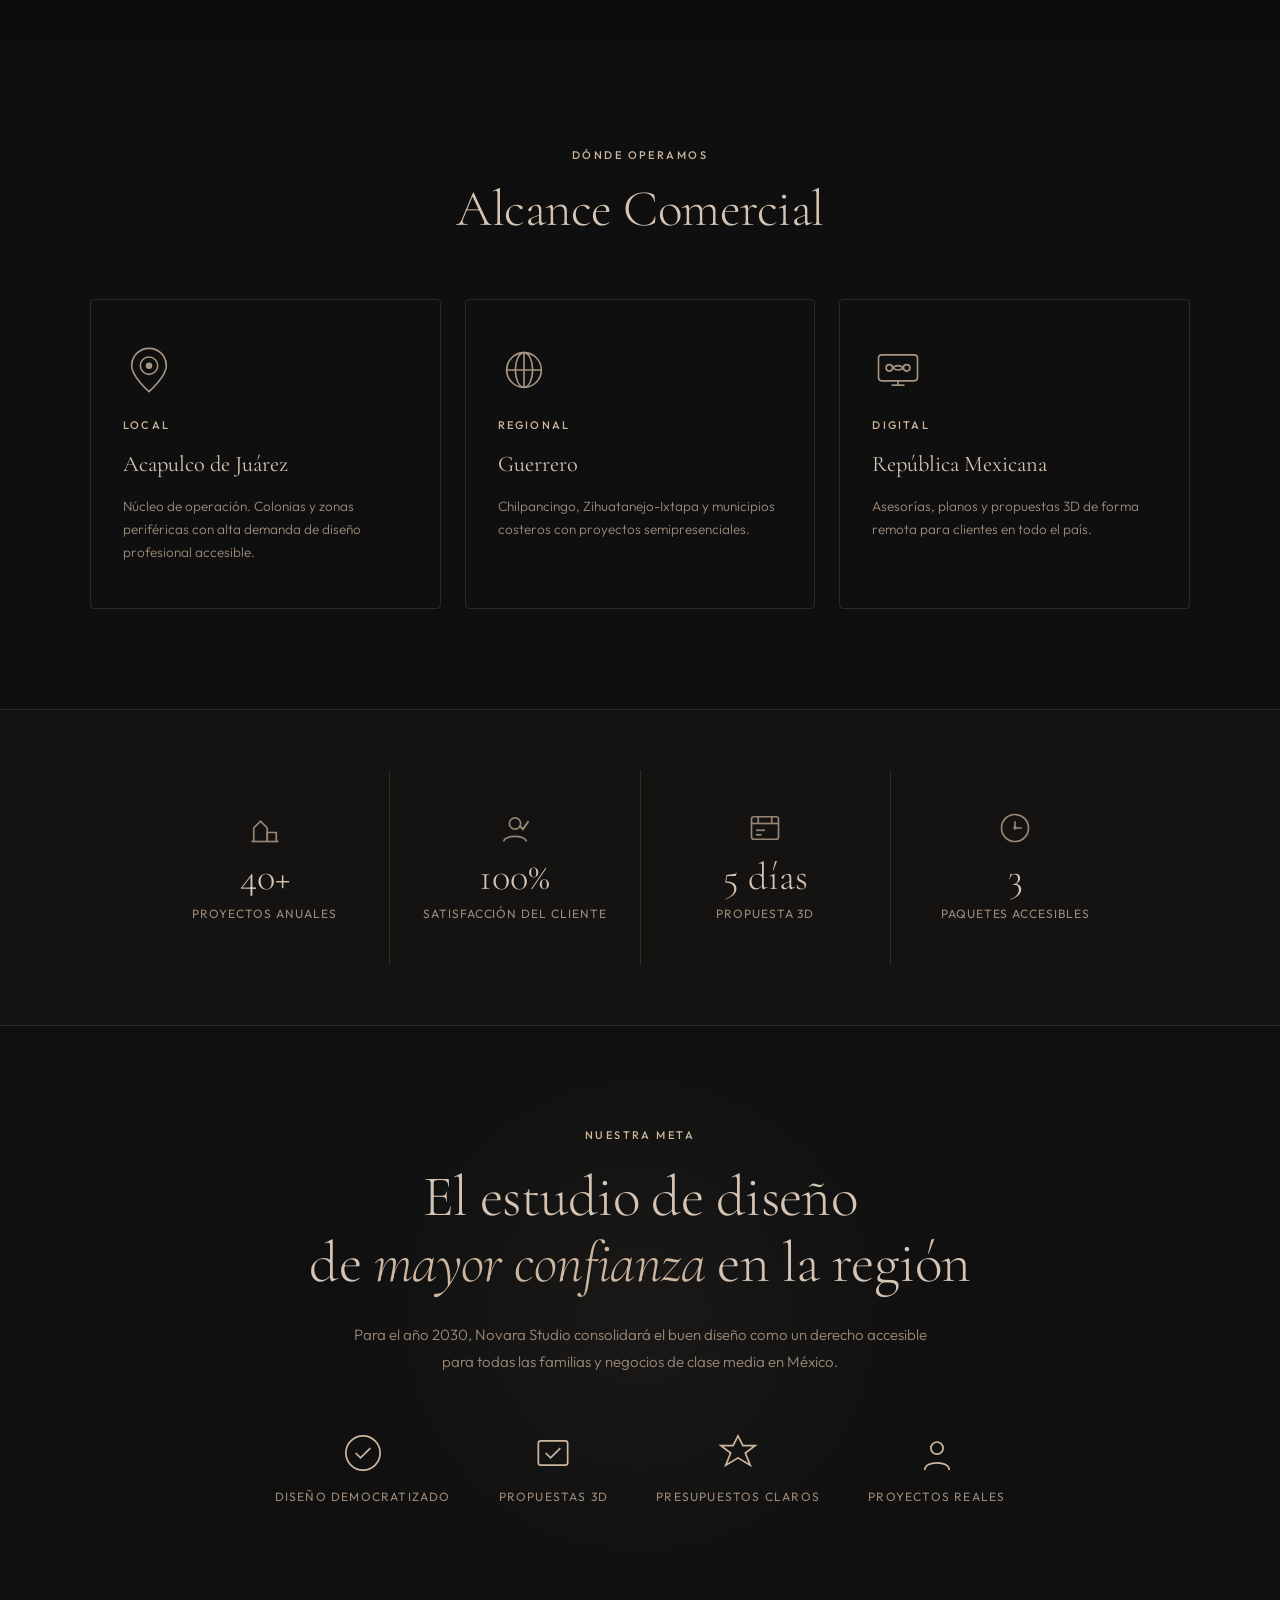
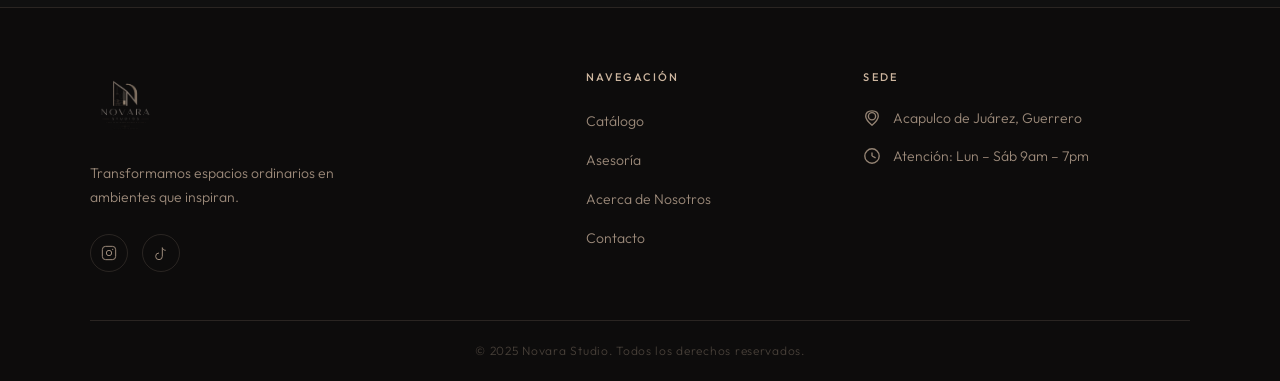
==== commit 64fdf21b: "Quitando Cosas" ====
--- a/index.html
+++ b/index.html
@@ -4,6 +4,7 @@
   <meta charset="UTF-8" />
   <meta name="viewport" content="width=device-width, initial-scale=1.0"/>
   <title>Novara Studio</title>
+  <link rel="icon" href="img/icono-logo.jpg" type="image/png" />
   <link rel="stylesheet" href="assets/css/style.css" />
   <link rel="preconnect" href="https://fonts.googleapis.com">
   <link rel="preconnect" href="https://fonts.gstatic.com" crossorigin>
@@ -154,11 +155,11 @@
       <h2 class="section-title">Nuestros Valores</h2>
     </div>
     <div class="valores-grid">
-      <div class="valor-card"><div class="valor-num">01</div><div class="valor-icon"><svg viewBox="0 0 40 40" fill="none" stroke="currentColor" stroke-width="1.4"><path d="M20 4 L24 14 L36 14 L26 22 L30 34 L20 26 L10 34 L14 22 L4 14 L16 14 Z"/></svg></div><h4>Vanguardia</h4><p>Tendencias accesibles y soluciones espaciales únicas adaptadas a cada presupuesto.</p></div>
-      <div class="valor-card"><div class="valor-num">02</div><div class="valor-icon"><svg viewBox="0 0 40 40" fill="none" stroke="currentColor" stroke-width="1.4"><circle cx="20" cy="20" r="14"/><line x1="20" y1="10" x2="20" y2="20"/><line x1="20" y1="20" x2="28" y2="26"/><circle cx="20" cy="20" r="2" fill="currentColor" stroke="none"/></svg></div><h4>Integridad</h4><p>Honestidad absoluta en presupuestos, tiempos y relaciones comerciales.</p></div>
-      <div class="valor-card"><div class="valor-num">03</div><div class="valor-icon"><svg viewBox="0 0 40 40" fill="none" stroke="currentColor" stroke-width="1.4"><path d="M20 34 C20 34 6 24 6 14 C6 9 10 6 14 6 C17 6 20 8 20 8 C20 8 23 6 26 6 C30 6 34 9 34 14 C34 24 20 34 20 34Z"/></svg></div><h4>Empatía</h4><p>Comprendemos las necesidades, estilo de vida y límites económicos de cada familia.</p></div>
-      <div class="valor-card"><div class="valor-num">04</div><div class="valor-icon"><svg viewBox="0 0 40 40" fill="none" stroke="currentColor" stroke-width="1.4"><polygon points="20 4 36 36 4 36"/><line x1="20" y1="16" x2="20" y2="28"/><circle cx="20" cy="31" r="1.5" fill="currentColor" stroke="none"/></svg></div><h4>Excelencia Accesible</h4><p>La calidad no es exclusiva de presupuestos altos. Cada detalle cuenta.</p></div>
-      <div class="valor-card"><div class="valor-num">05</div><div class="valor-icon"><svg viewBox="0 0 40 40" fill="none" stroke="currentColor" stroke-width="1.4"><circle cx="20" cy="14" r="6"/><path d="M8 36 C8 26 32 26 32 36"/><path d="M28 18 L36 26"/><circle cx="36" cy="28" r="4"/><line x1="33" y1="28" x2="39" y2="28"/><line x1="36" y1="25" x2="36" y2="31"/></svg></div><h4>Compromiso Social</h4><p>Un espacio bien diseñado mejora la calidad de vida de las familias, sin importar su nivel.</p></div>
+      <div class="valor-card"><div class="valor-icon"><svg viewBox="0 0 40 40" fill="none" stroke="currentColor" stroke-width="1.4"><path d="M20 4 L24 14 L36 14 L26 22 L30 34 L20 26 L10 34 L14 22 L4 14 L16 14 Z"/></svg></div><h4>Vanguardia</h4><p>Tendencias accesibles y soluciones espaciales únicas adaptadas a cada presupuesto.</p></div>
+      <div class="valor-card"><div class="valor-icon"><svg viewBox="0 0 40 40" fill="none" stroke="currentColor" stroke-width="1.4"><circle cx="20" cy="20" r="14"/><line x1="20" y1="10" x2="20" y2="20"/><line x1="20" y1="20" x2="28" y2="26"/><circle cx="20" cy="20" r="2" fill="currentColor" stroke="none"/></svg></div><h4>Integridad</h4><p>Honestidad absoluta en presupuestos, tiempos y relaciones comerciales.</p></div>
+      <div class="valor-card"><div class="valor-icon"><svg viewBox="0 0 40 40" fill="none" stroke="currentColor" stroke-width="1.4"><path d="M20 34 C20 34 6 24 6 14 C6 9 10 6 14 6 C17 6 20 8 20 8 C20 8 23 6 26 6 C30 6 34 9 34 14 C34 24 20 34 20 34Z"/></svg></div><h4>Empatía</h4><p>Comprendemos las necesidades, estilo de vida y límites económicos de cada familia.</p></div>
+      <div class="valor-card"><div class="valor-icon"><svg viewBox="0 0 40 40" fill="none" stroke="currentColor" stroke-width="1.4"><polygon points="20 4 36 36 4 36"/><line x1="20" y1="16" x2="20" y2="28"/><circle cx="20" cy="31" r="1.5" fill="currentColor" stroke="none"/></svg></div><h4>Excelencia Accesible</h4><p>La calidad no es exclusiva de presupuestos altos. Cada detalle cuenta.</p></div>
+      <div class="valor-card"><div class="valor-icon"><svg viewBox="0 0 40 40" fill="none" stroke="currentColor" stroke-width="1.4"><circle cx="20" cy="14" r="6"/><path d="M8 36 C8 26 32 26 32 36"/><path d="M28 18 L36 26"/><circle cx="36" cy="28" r="4"/><line x1="33" y1="28" x2="39" y2="28"/><line x1="36" y1="25" x2="36" y2="31"/></svg></div><h4>Compromiso Social</h4><p>Un espacio bien diseñado mejora la calidad de vida de las familias, sin importar su nivel.</p></div>
     </div>
   </section>
 
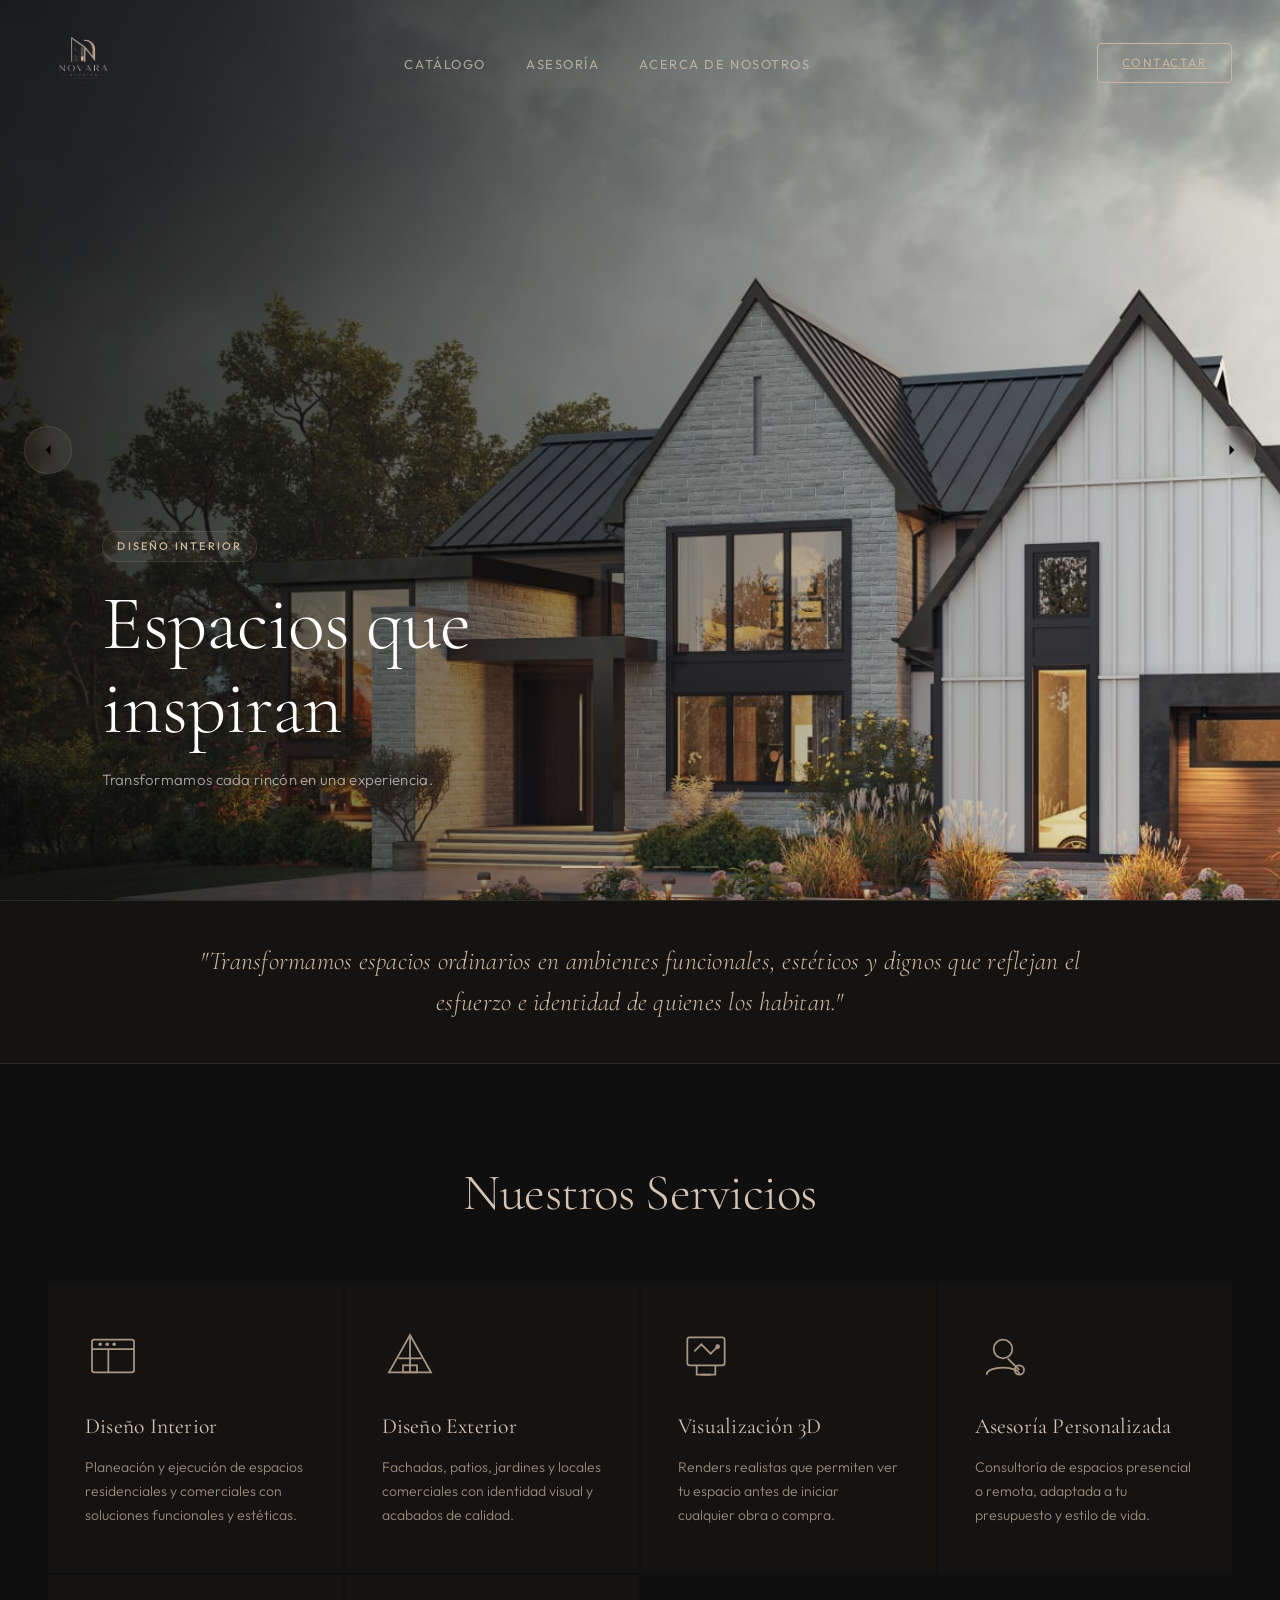
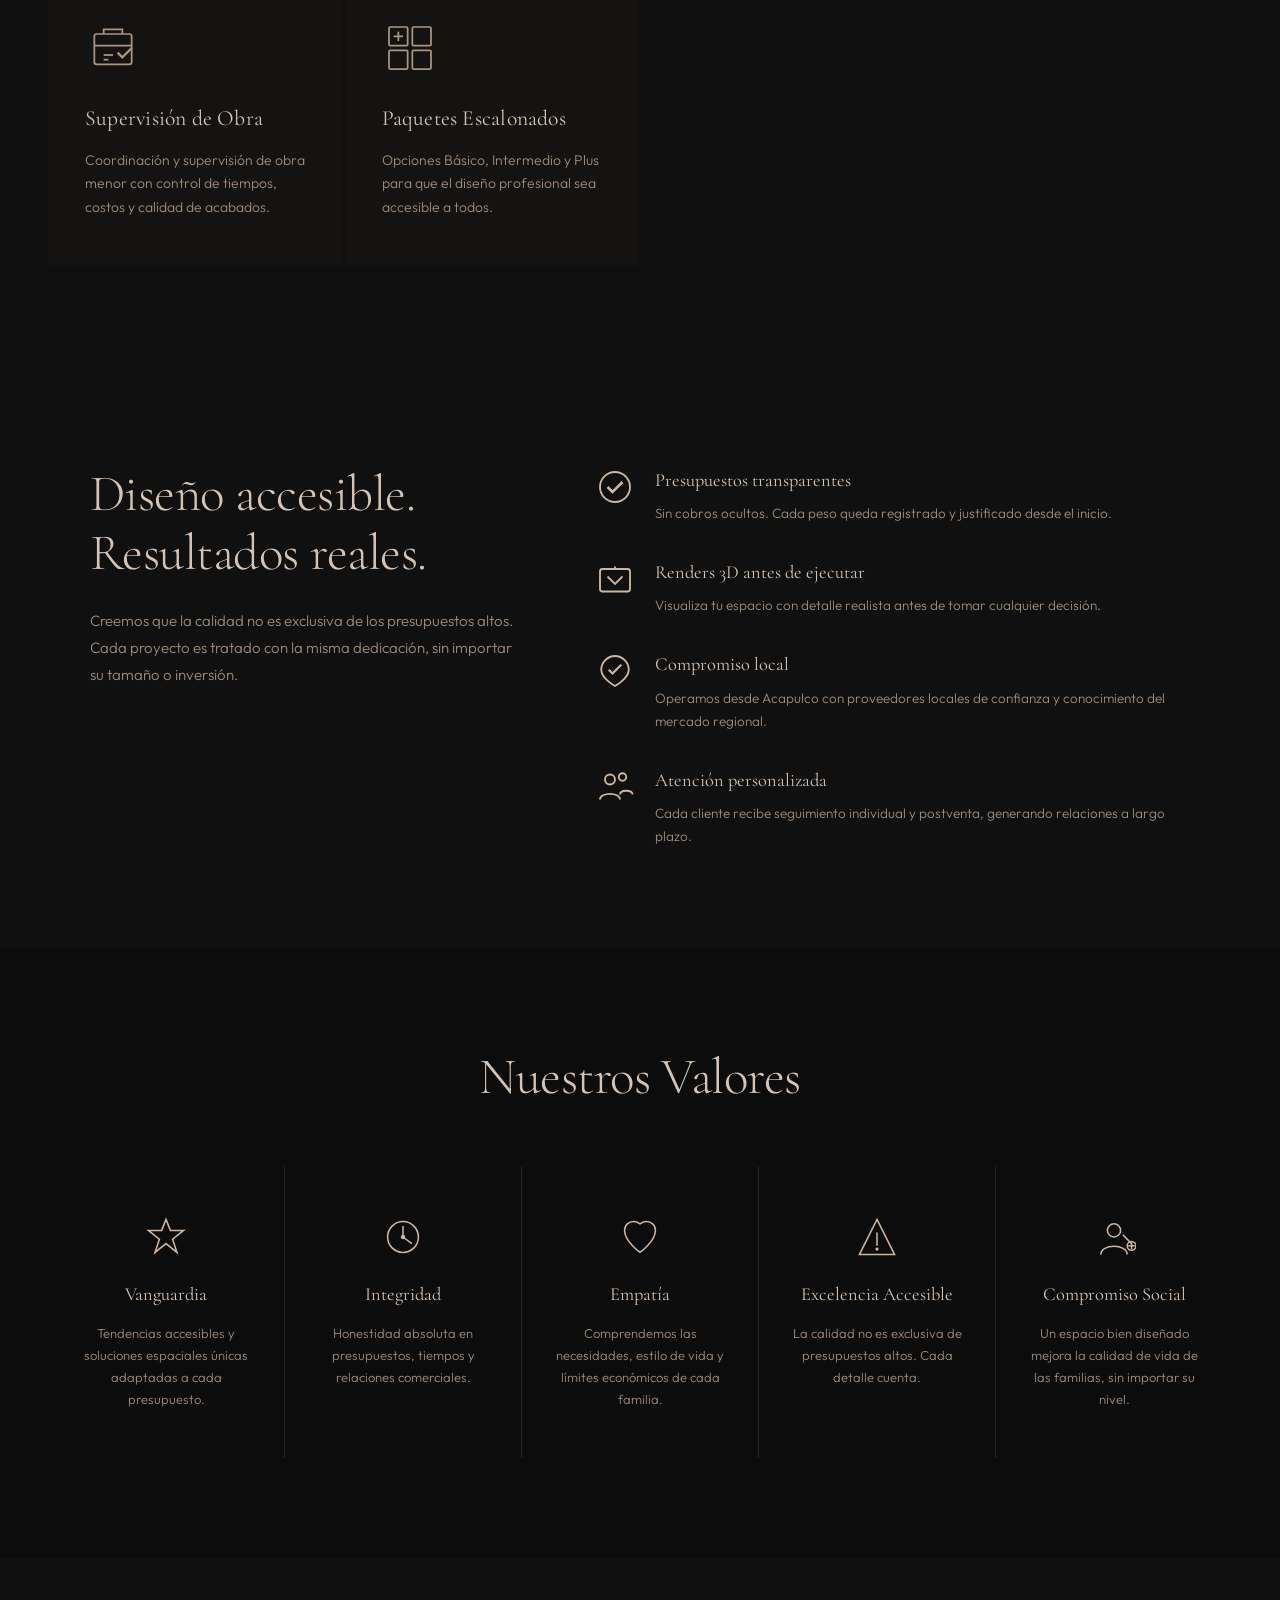
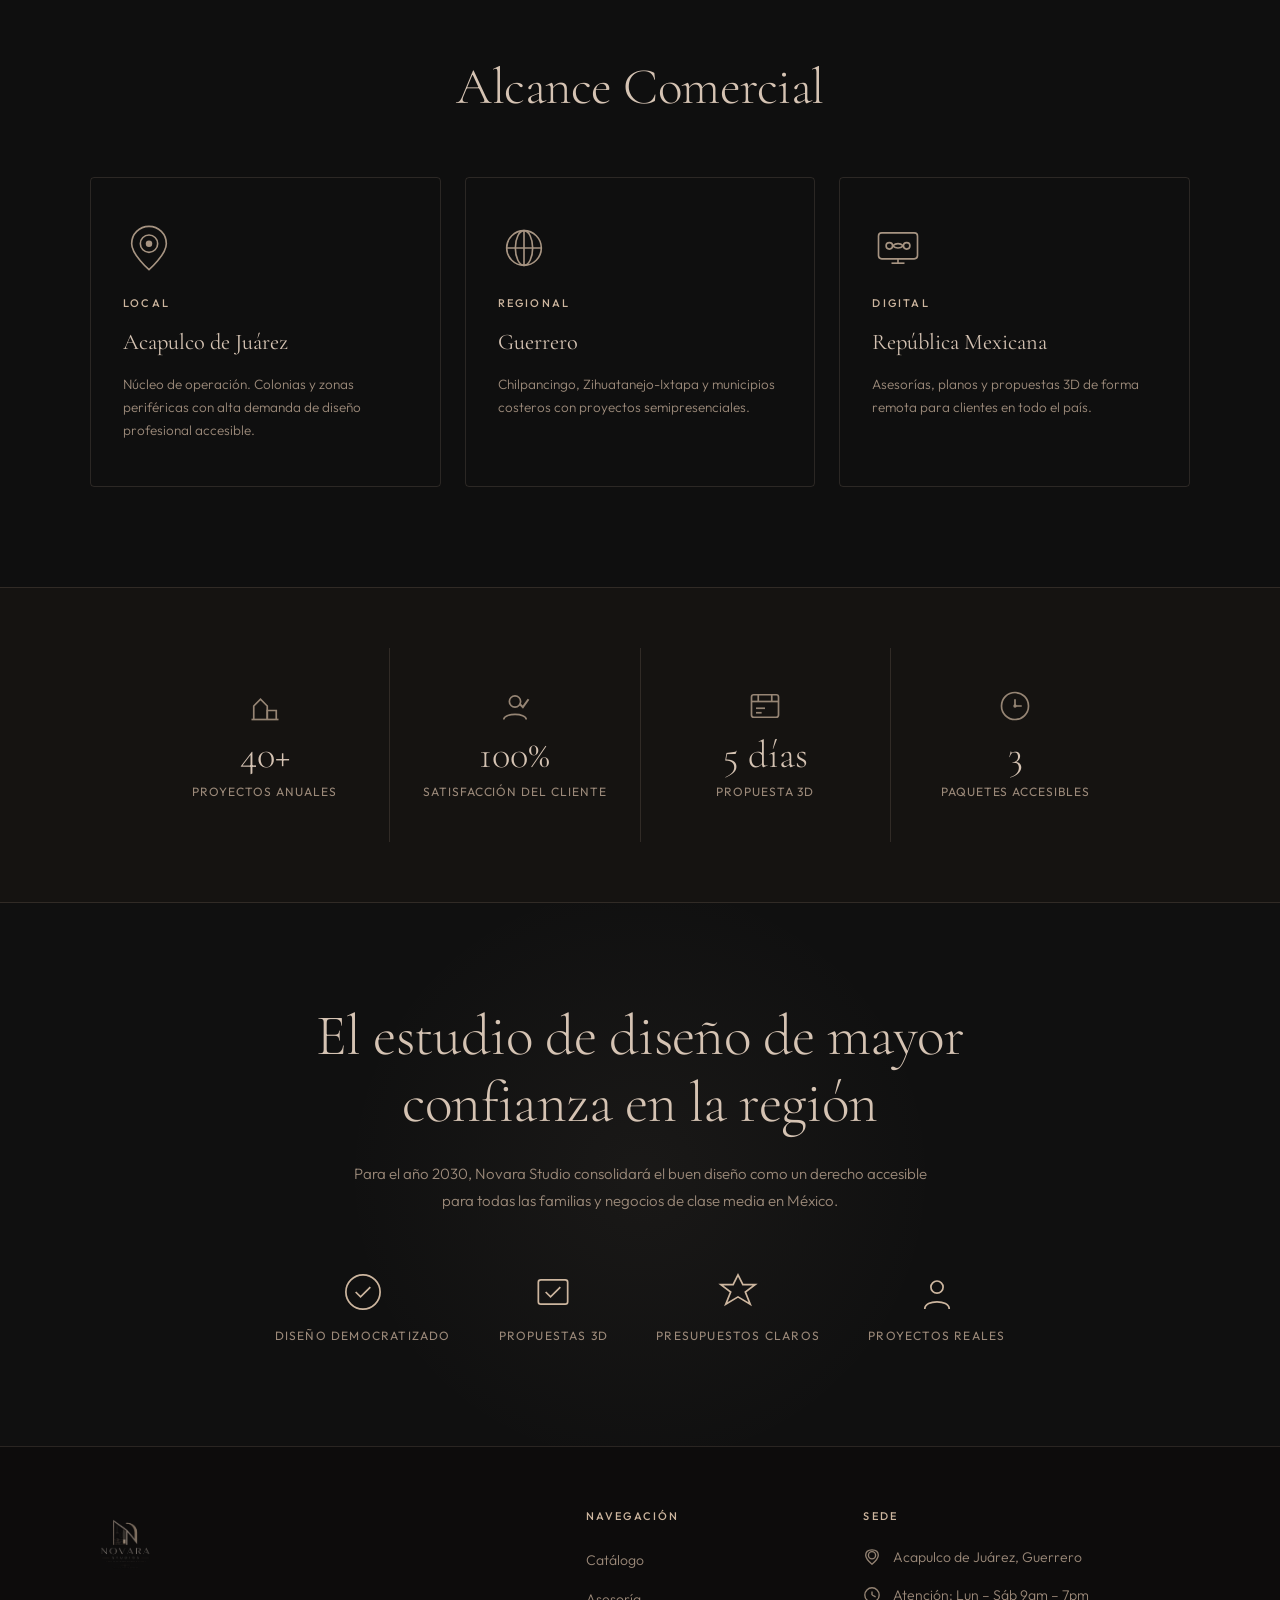
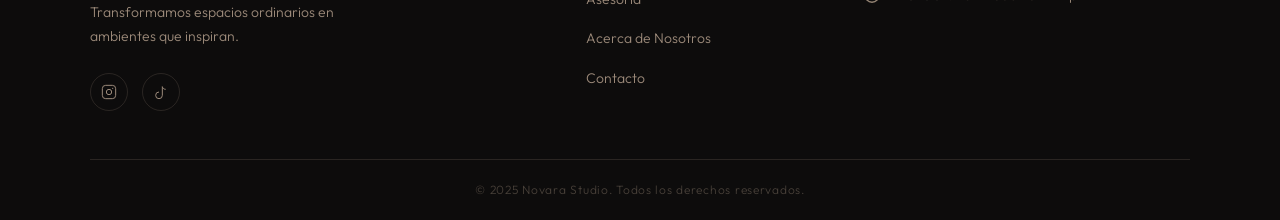
==== commit bc3920e6: "Cambios de diseño" ====
--- a/index.html
+++ b/index.html
@@ -37,7 +37,7 @@
           <div class="slide-overlay"></div>
           <div class="slide-content">
             <span class="slide-tag">Diseño Interior</span>
-            <h1 class="slide-title">Espacios que<br/><em>inspiran</em></h1>
+            <h1 class="slide-title">Espacios que inspiran</h1>
             <p class="slide-sub">Transformamos cada rincón en una experiencia.</p>
           </div>
         </div>
@@ -48,7 +48,7 @@
           <div class="slide-overlay"></div>
           <div class="slide-content">
             <span class="slide-tag">Diseño Exterior</span>
-            <h1 class="slide-title">Fachadas con<br/><em>carácter</em></h1>
+            <h1 class="slide-title">Fachadas con carácter</h1>
             <p class="slide-sub">Exteriores que reflejan tu identidad.</p>
           </div>
         </div>
@@ -59,7 +59,7 @@
           <div class="slide-overlay"></div>
           <div class="slide-content">
             <span class="slide-tag">Visualización 3D</span>
-            <h1 class="slide-title">Tu proyecto,<br/><em>antes de construir</em></h1>
+            <h1 class="slide-title">Tu proyecto, antes de construir</h1>
             <p class="slide-sub">Renders realistas que eliminan la incertidumbre.</p>
           </div>
         </div>
@@ -70,7 +70,7 @@
           <div class="slide-overlay"></div>
           <div class="slide-content">
             <span class="slide-tag">Diseño Accesible</span>
-            <h1 class="slide-title">Calidad para<br/><em>todas las familias</em></h1>
+            <h1 class="slide-title">Calidad para todas las familias</h1>
             <p class="slide-sub">Buen diseño sin sacrificar tu presupuesto.</p>
           </div>
         </div>
@@ -96,7 +96,6 @@
 
   <section class="section services-section" id="servicios">
     <div class="section-header">
-      <span class="section-tag">Lo que hacemos</span>
       <h2 class="section-title">Nuestros Servicios</h2>
     </div>
     <div class="services-grid">
@@ -136,7 +135,6 @@
   <section class="section why-section">
     <div class="why-inner">
       <div class="why-left">
-        <span class="section-tag">¿Por qué Novara?</span>
         <h2 class="section-title">Diseño accesible.<br/>Resultados reales.</h2>
         <p class="why-desc">Creemos que la calidad no es exclusiva de los presupuestos altos. Cada proyecto es tratado con la misma dedicación, sin importar su tamaño o inversión.</p>
       </div>
@@ -151,7 +149,6 @@
 
   <section class="section valores-section">
     <div class="section-header">
-      <span class="section-tag">Filosofía</span>
       <h2 class="section-title">Nuestros Valores</h2>
     </div>
     <div class="valores-grid">
@@ -166,7 +163,6 @@
   <section class="section alcance-section">
     <div class="alcance-inner">
       <div class="section-header alcance-header">
-        <span class="section-tag">Dónde operamos</span>
         <h2 class="section-title">Alcance Comercial</h2>
       </div>
       <div class="alcance-cards">
@@ -188,8 +184,7 @@
 
   <section class="vision-section">
     <div class="vision-inner">
-      <span class="section-tag">Nuestra Meta</span>
-      <h2 class="vision-title">El estudio de diseño<br/>de <em>mayor confianza</em> en la región</h2>
+      <h2 class="vision-title">El estudio de diseño de mayor confianza en la región</h2>
       <p class="vision-sub">Para el año 2030, Novara Studio consolidará el buen diseño como un derecho accesible para todas las familias y negocios de clase media en México.</p>
       <div class="vision-icons">
         <div class="vi-item"><svg viewBox="0 0 36 36" fill="none" stroke="currentColor" stroke-width="1.4"><circle cx="18" cy="18" r="14"/><path d="M12 18 L16 22 L24 14"/></svg><span>Diseño democratizado</span></div>
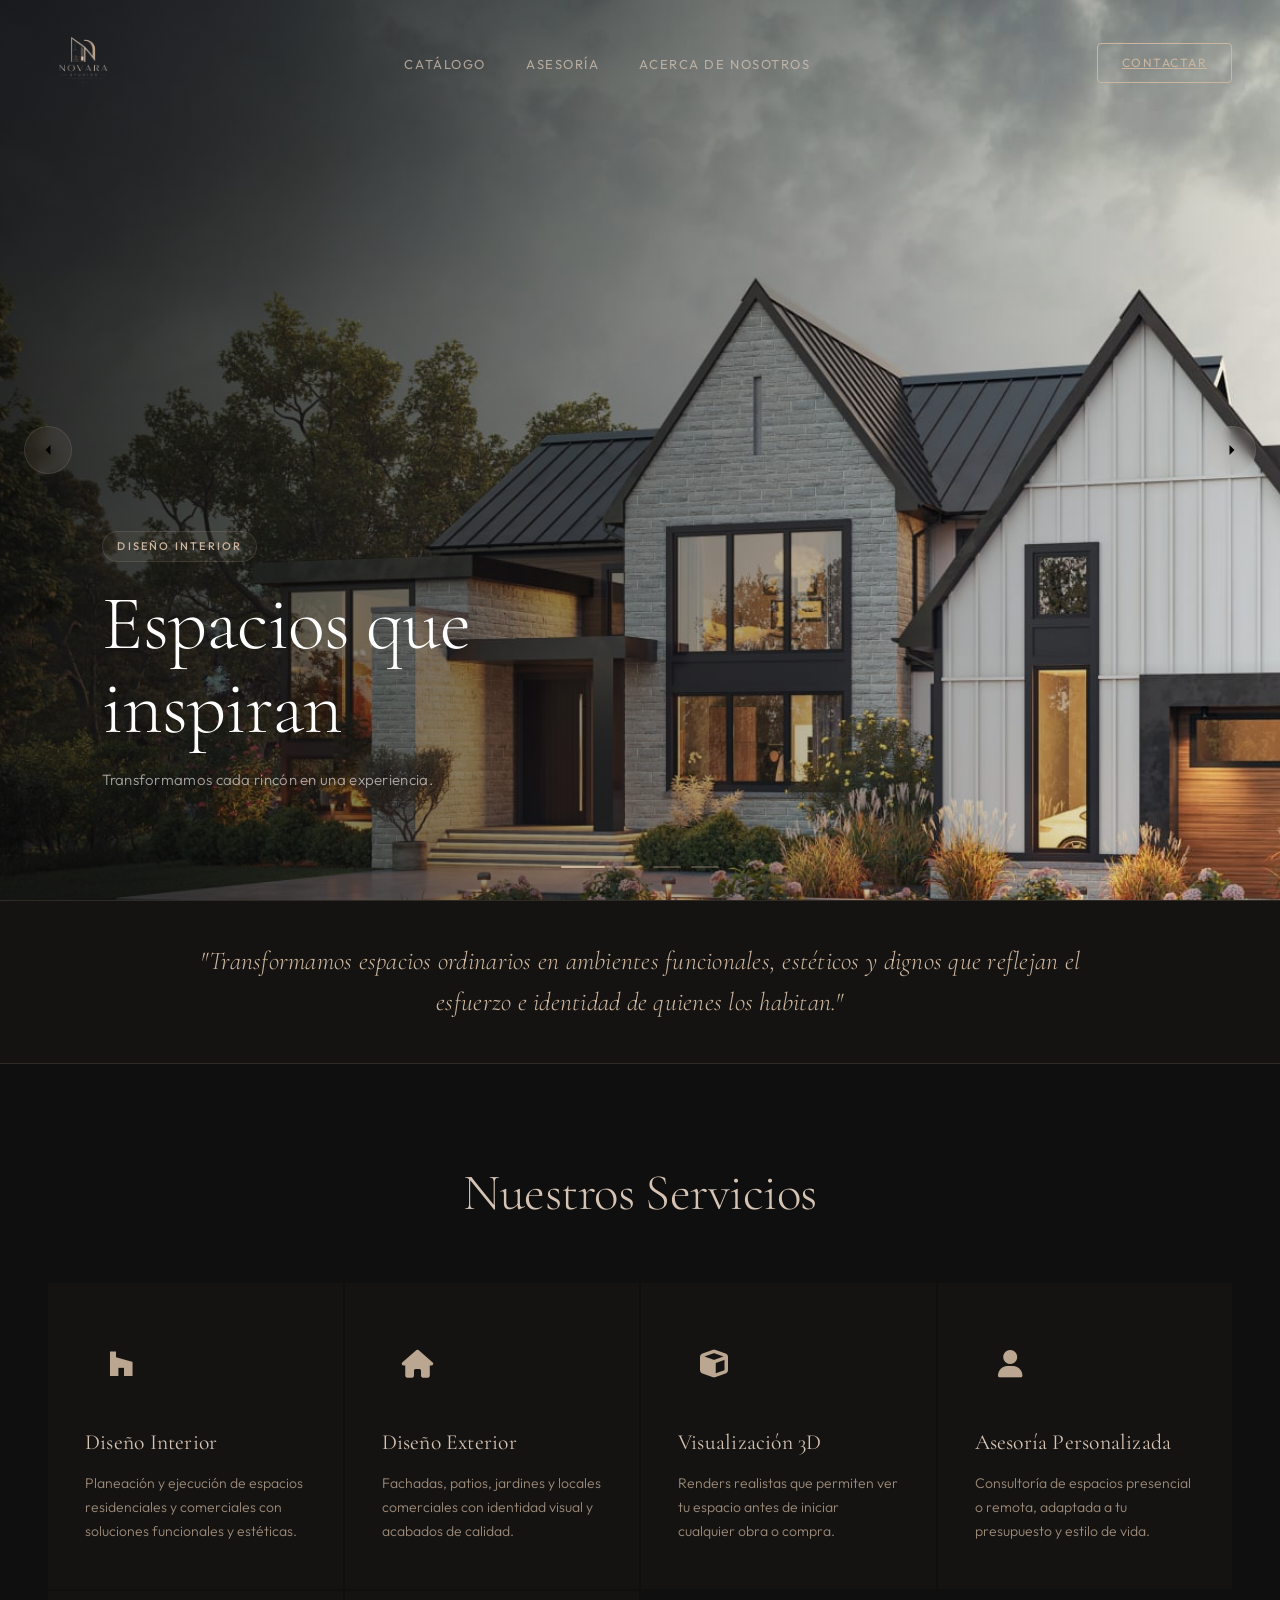
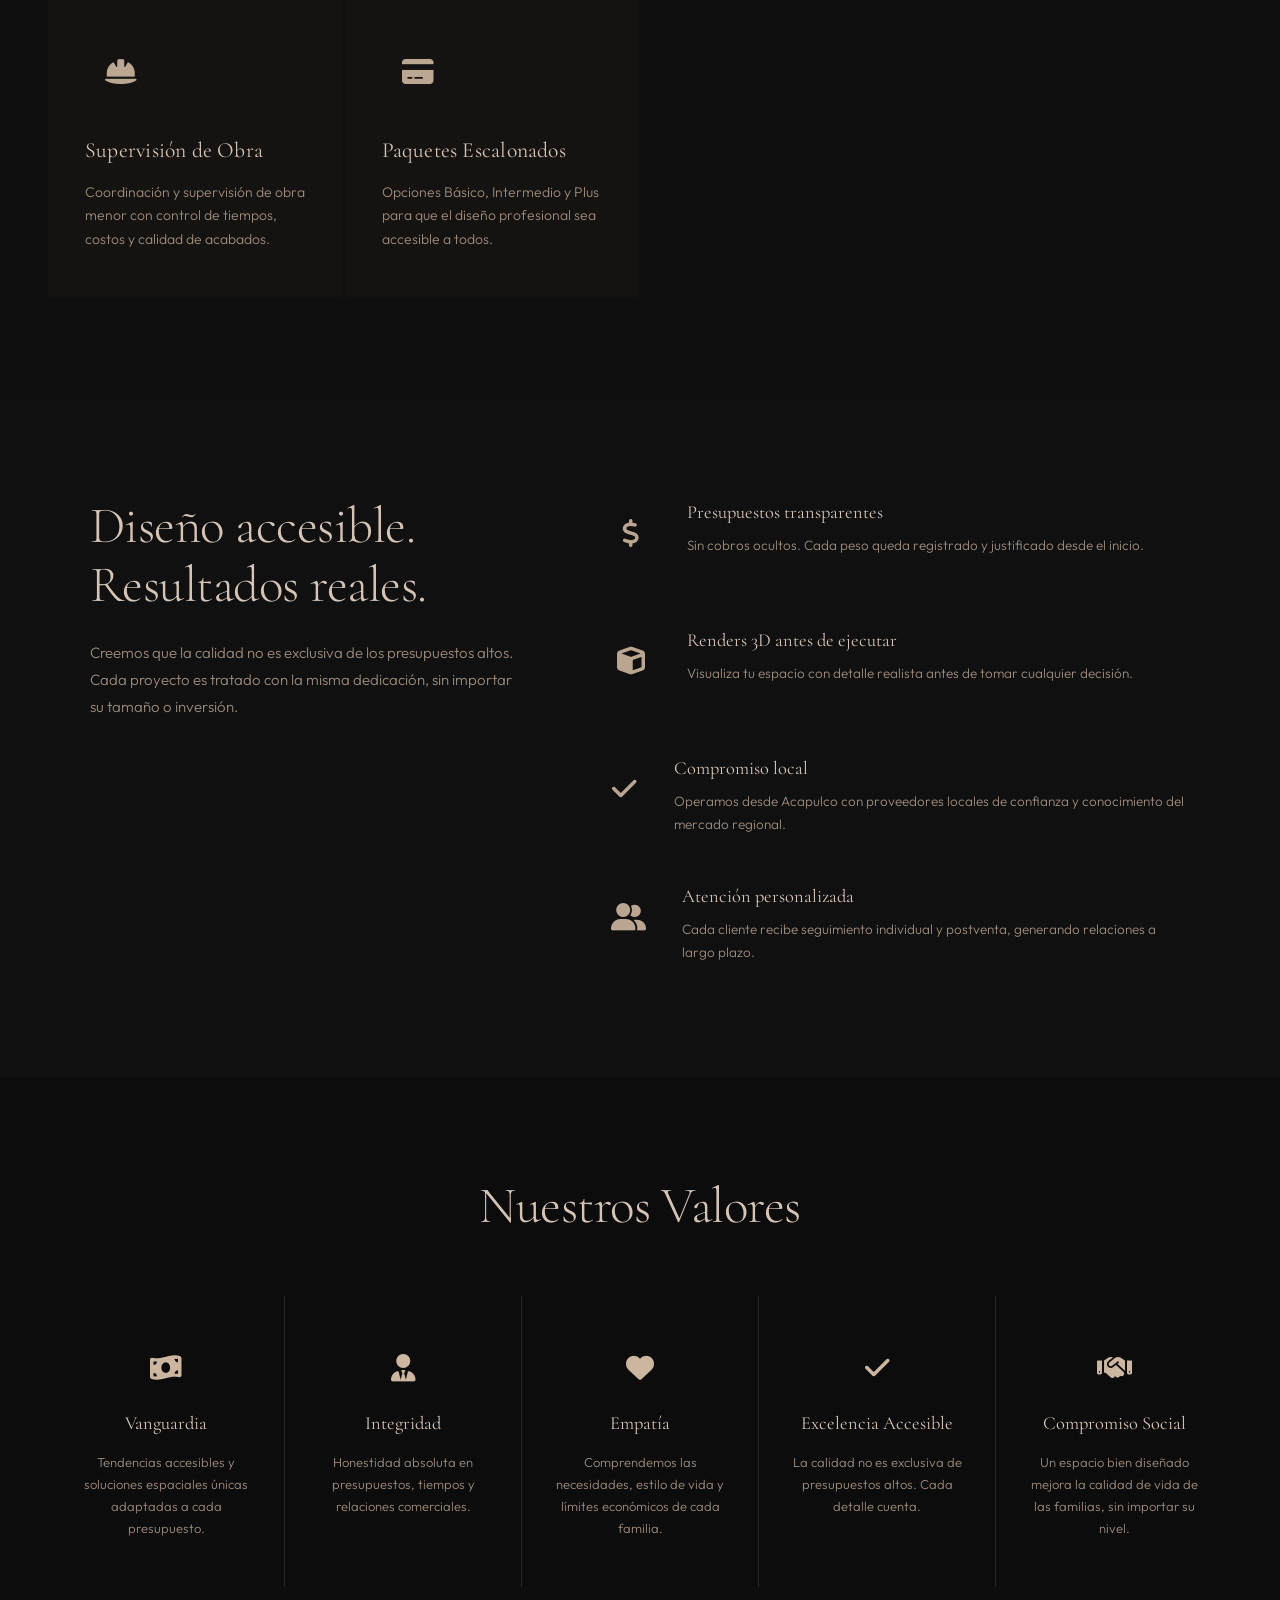
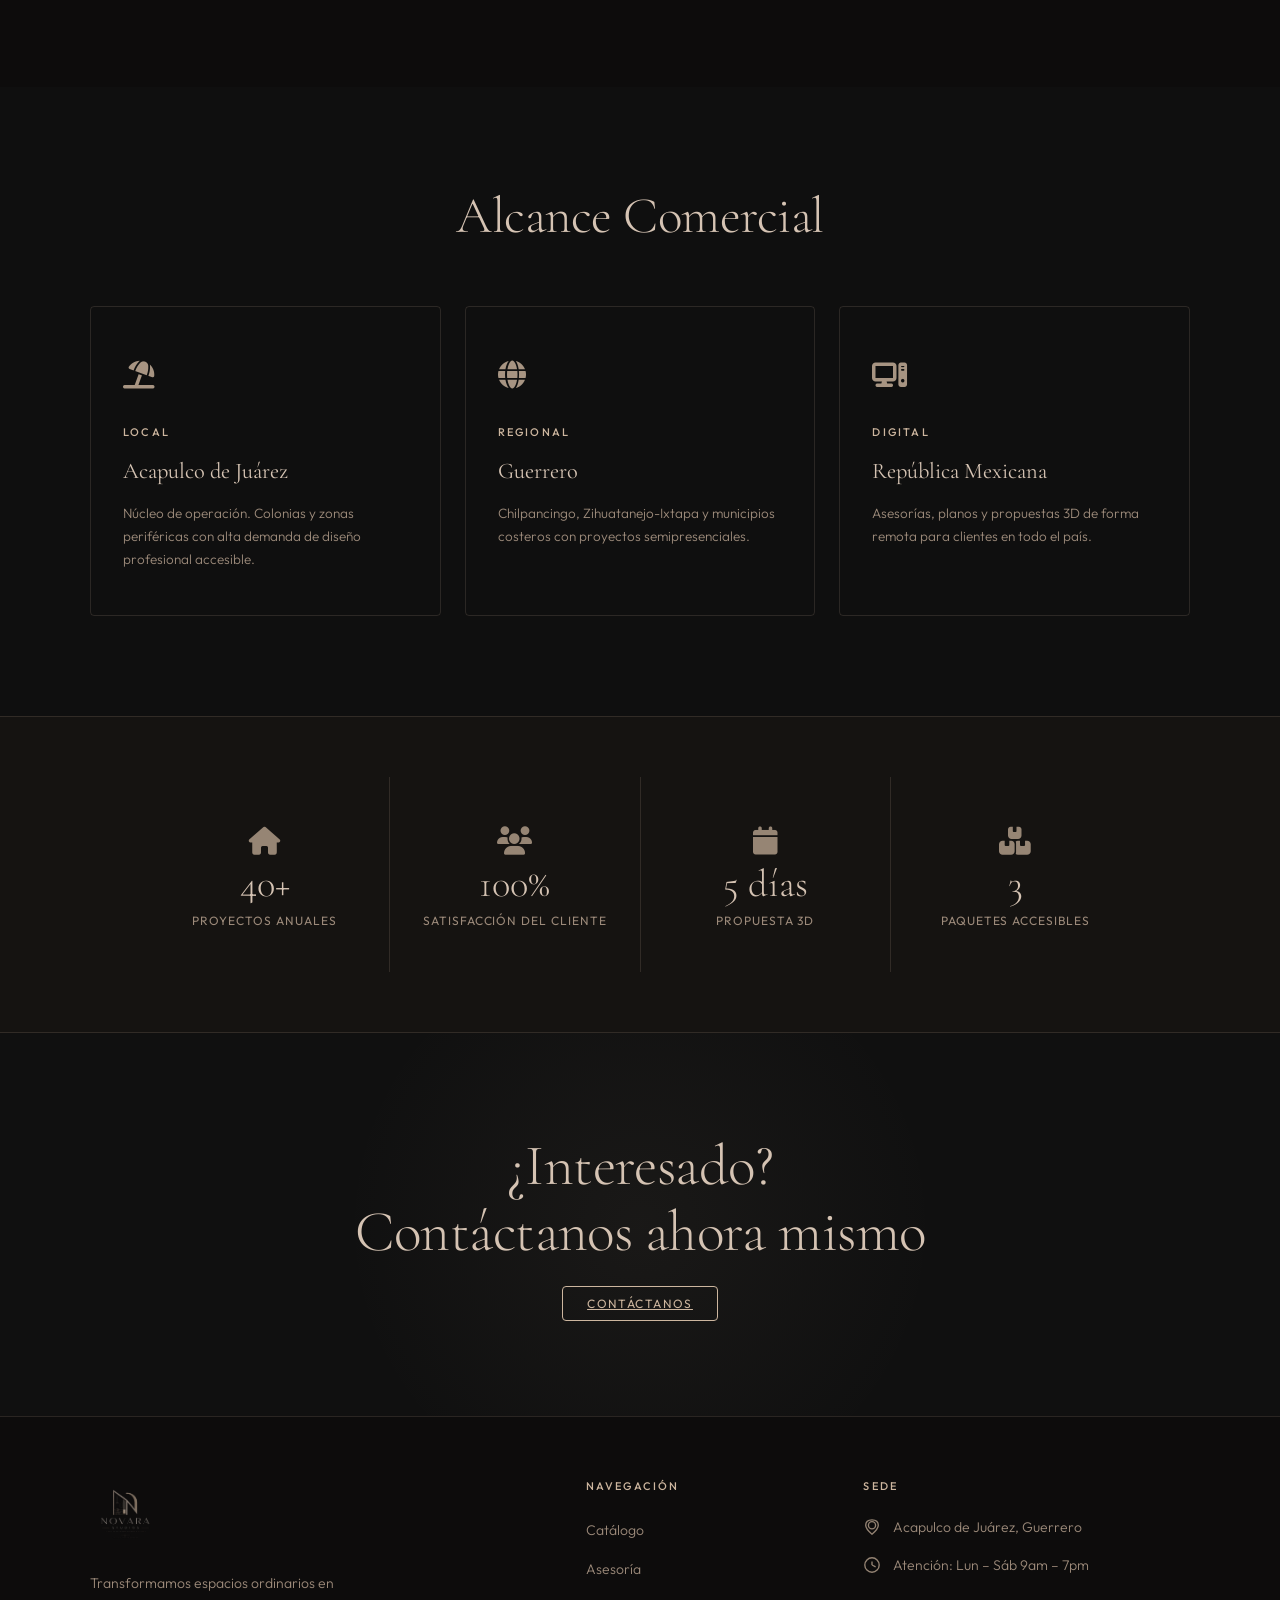
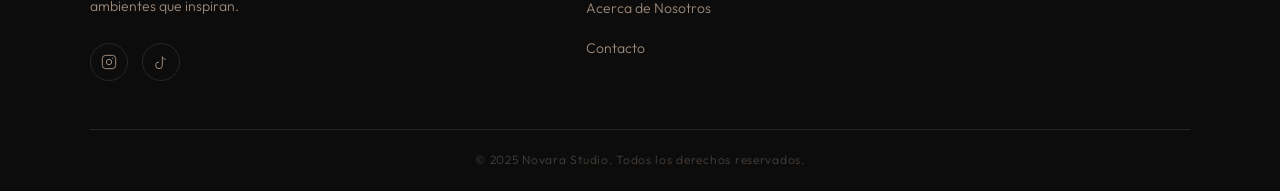
==== commit e342d125: "Cambios de diseño" ====
--- a/index.html
+++ b/index.html
@@ -6,6 +6,7 @@
   <title>Novara Studio</title>
   <link rel="icon" href="img/icono-logo.jpg" type="image/png" />
   <link rel="stylesheet" href="assets/css/style.css" />
+  <link rel="stylesheet" href="https://cdnjs.cloudflare.com/ajax/libs/font-awesome/6.4.0/css/all.min.css" />
   <link rel="preconnect" href="https://fonts.googleapis.com">
   <link rel="preconnect" href="https://fonts.gstatic.com" crossorigin>
   <link href="https://fonts.googleapis.com/css2?family=Cormorant+Garamond:ital,wght@0,300;0,400;0,600;1,300;1,400&family=Outfit:wght@300;400;500&display=swap" rel="stylesheet">
@@ -100,32 +101,32 @@
     </div>
     <div class="services-grid">
       <div class="service-card">
-        <div class="service-icon"><svg viewBox="0 0 48 48" fill="none" stroke="currentColor" stroke-width="1.5"><rect x="6" y="10" width="36" height="28" rx="2"/><line x1="6" y1="18" x2="42" y2="18"/><line x1="20" y1="18" x2="20" y2="38"/><circle cx="13" cy="14" r="1.5" fill="currentColor" stroke="none"/><circle cx="19" cy="14" r="1.5" fill="currentColor" stroke="none"/><circle cx="25" cy="14" r="1.5" fill="currentColor" stroke="none"/></svg></div>
+        <div class="service-icon"><i class="fa-brands fa-houzz"></i></div>
         <h3>Diseño Interior</h3>
         <p>Planeación y ejecución de espacios residenciales y comerciales con soluciones funcionales y estéticas.</p>
       </div>
       <div class="service-card">
-        <div class="service-icon"><svg viewBox="0 0 48 48" fill="none" stroke="currentColor" stroke-width="1.5"><polygon points="24,6 42,38 6,38"/><line x1="24" y1="6" x2="24" y2="38"/><line x1="14" y1="26" x2="34" y2="26"/><rect x="18" y="32" width="12" height="6"/></svg></div>
+        <div class="service-icon"><i class="fa-solid fa-house"></i></div>
         <h3>Diseño Exterior</h3>
         <p>Fachadas, patios, jardines y locales comerciales con identidad visual y acabados de calidad.</p>
       </div>
       <div class="service-card">
-        <div class="service-icon"><svg viewBox="0 0 48 48" fill="none" stroke="currentColor" stroke-width="1.5"><rect x="8" y="8" width="32" height="24" rx="2"/><path d="M16 32 L16 40 L32 40 L32 32"/><line x1="20" y1="40" x2="28" y2="40"/><path d="M14 20 L20 14 L28 22 L34 16"/><circle cx="34" cy="16" r="2" fill="currentColor" stroke="none"/></svg></div>
+        <div class="service-icon"><i class="fa-solid fa-cube"></i></div>
         <h3>Visualización 3D</h3>
         <p>Renders realistas que permiten ver tu espacio antes de iniciar cualquier obra o compra.</p>
       </div>
       <div class="service-card">
-        <div class="service-icon"><svg viewBox="0 0 48 48" fill="none" stroke="currentColor" stroke-width="1.5"><circle cx="24" cy="18" r="8"/><path d="M10 40 C10 32 38 32 38 40"/><line x1="28" y1="26" x2="38" y2="36"/><circle cx="38" cy="36" r="4"/></svg></div>
+        <div class="service-icon"><i class="fa-solid fa-user"></i></div>
         <h3>Asesoría Personalizada</h3>
         <p>Consultoría de espacios presencial o remota, adaptada a tu presupuesto y estilo de vida.</p>
       </div>
       <div class="service-card">
-        <div class="service-icon"><svg viewBox="0 0 48 48" fill="none" stroke="currentColor" stroke-width="1.5"><rect x="8" y="12" width="32" height="26" rx="2"/><path d="M16 12 L16 8 L32 8 L32 12"/><line x1="8" y1="22" x2="40" y2="22"/><line x1="16" y1="30" x2="24" y2="30"/><line x1="16" y1="34" x2="20" y2="34"/><polyline points="28 28 32 32 40 24" stroke-width="2"/></svg></div>
+        <div class="service-icon"><i class="fa-solid fa-helmet-safety"></i></div>
         <h3>Supervisión de Obra</h3>
         <p>Coordinación y supervisión de obra menor con control de tiempos, costos y calidad de acabados.</p>
       </div>
       <div class="service-card">
-        <div class="service-icon"><svg viewBox="0 0 48 48" fill="none" stroke="currentColor" stroke-width="1.5"><rect x="6" y="6" width="16" height="16" rx="1"/><rect x="26" y="6" width="16" height="16" rx="1"/><rect x="6" y="26" width="16" height="16" rx="1"/><rect x="26" y="26" width="16" height="16" rx="1"/><line x1="14" y1="10" x2="14" y2="18"/><line x1="10" y1="14" x2="18" y2="14"/></svg></div>
+        <div class="service-icon"><i class="fa-solid fa-credit-card"></i></div>
         <h3>Paquetes Escalonados</h3>
         <p>Opciones Básico, Intermedio y Plus para que el diseño profesional sea accesible a todos.</p>
       </div>
@@ -139,10 +140,10 @@
         <p class="why-desc">Creemos que la calidad no es exclusiva de los presupuestos altos. Cada proyecto es tratado con la misma dedicación, sin importar su tamaño o inversión.</p>
       </div>
       <div class="why-right">
-        <div class="why-item"><div class="why-icon"><svg viewBox="0 0 32 32" fill="none" stroke="currentColor" stroke-width="1.5"><circle cx="16" cy="16" r="12"/><polyline points="10 16 14 20 22 12" stroke-width="2"/></svg></div><div><h4>Presupuestos transparentes</h4><p>Sin cobros ocultos. Cada peso queda registrado y justificado desde el inicio.</p></div></div>
-        <div class="why-item"><div class="why-icon"><svg viewBox="0 0 32 32" fill="none" stroke="currentColor" stroke-width="1.5"><rect x="4" y="8" width="24" height="18" rx="2"/><polyline points="10 14 16 20 22 14"/><line x1="16" y1="6" x2="16" y2="8"/></svg></div><div><h4>Renders 3D antes de ejecutar</h4><p>Visualiza tu espacio con detalle realista antes de tomar cualquier decisión.</p></div></div>
-        <div class="why-item"><div class="why-icon"><svg viewBox="0 0 32 32" fill="none" stroke="currentColor" stroke-width="1.5"><path d="M16 4 C10 4 5 9 5 15 C5 22 16 28 16 28 C16 28 27 22 27 15 C27 9 22 4 16 4Z"/><polyline points="11 15 14 18 21 11" stroke-width="1.8"/></svg></div><div><h4>Compromiso local</h4><p>Operamos desde Acapulco con proveedores locales de confianza y conocimiento del mercado regional.</p></div></div>
-        <div class="why-item"><div class="why-icon"><svg viewBox="0 0 32 32" fill="none" stroke="currentColor" stroke-width="1.5"><circle cx="12" cy="10" r="4"/><circle cx="22" cy="8" r="3"/><path d="M4 26 C4 20 20 20 20 26"/><path d="M20 22 C20 18 30 18 30 22"/></svg></div><div><h4>Atención personalizada</h4><p>Cada cliente recibe seguimiento individual y postventa, generando relaciones a largo plazo.</p></div></div>
+        <div class="why-item"><div class="why-icon"><i class="fa-solid fa-dollar-sign"></i></div><div><h4>Presupuestos transparentes</h4><p>Sin cobros ocultos. Cada peso queda registrado y justificado desde el inicio.</p></div></div>
+        <div class="why-item"><div class="why-icon"><i class="fa-solid fa-cube"></i></div><div><h4>Renders 3D antes de ejecutar</h4><p>Visualiza tu espacio con detalle realista antes de tomar cualquier decisión.</p></div></div>
+        <div class="why-item"><div class="why-icon"><i class="fa-solid fa-check"></i></div><div><h4>Compromiso local</h4><p>Operamos desde Acapulco con proveedores locales de confianza y conocimiento del mercado regional.</p></div></div>
+        <div class="why-item"><div class="why-icon"><i class="fa-solid fa-user-group"></i></div><div><h4>Atención personalizada</h4><p>Cada cliente recibe seguimiento individual y postventa, generando relaciones a largo plazo.</p></div></div>
       </div>
     </div>
   </section>
@@ -152,11 +153,11 @@
       <h2 class="section-title">Nuestros Valores</h2>
     </div>
     <div class="valores-grid">
-      <div class="valor-card"><div class="valor-icon"><svg viewBox="0 0 40 40" fill="none" stroke="currentColor" stroke-width="1.4"><path d="M20 4 L24 14 L36 14 L26 22 L30 34 L20 26 L10 34 L14 22 L4 14 L16 14 Z"/></svg></div><h4>Vanguardia</h4><p>Tendencias accesibles y soluciones espaciales únicas adaptadas a cada presupuesto.</p></div>
-      <div class="valor-card"><div class="valor-icon"><svg viewBox="0 0 40 40" fill="none" stroke="currentColor" stroke-width="1.4"><circle cx="20" cy="20" r="14"/><line x1="20" y1="10" x2="20" y2="20"/><line x1="20" y1="20" x2="28" y2="26"/><circle cx="20" cy="20" r="2" fill="currentColor" stroke="none"/></svg></div><h4>Integridad</h4><p>Honestidad absoluta en presupuestos, tiempos y relaciones comerciales.</p></div>
-      <div class="valor-card"><div class="valor-icon"><svg viewBox="0 0 40 40" fill="none" stroke="currentColor" stroke-width="1.4"><path d="M20 34 C20 34 6 24 6 14 C6 9 10 6 14 6 C17 6 20 8 20 8 C20 8 23 6 26 6 C30 6 34 9 34 14 C34 24 20 34 20 34Z"/></svg></div><h4>Empatía</h4><p>Comprendemos las necesidades, estilo de vida y límites económicos de cada familia.</p></div>
-      <div class="valor-card"><div class="valor-icon"><svg viewBox="0 0 40 40" fill="none" stroke="currentColor" stroke-width="1.4"><polygon points="20 4 36 36 4 36"/><line x1="20" y1="16" x2="20" y2="28"/><circle cx="20" cy="31" r="1.5" fill="currentColor" stroke="none"/></svg></div><h4>Excelencia Accesible</h4><p>La calidad no es exclusiva de presupuestos altos. Cada detalle cuenta.</p></div>
-      <div class="valor-card"><div class="valor-icon"><svg viewBox="0 0 40 40" fill="none" stroke="currentColor" stroke-width="1.4"><circle cx="20" cy="14" r="6"/><path d="M8 36 C8 26 32 26 32 36"/><path d="M28 18 L36 26"/><circle cx="36" cy="28" r="4"/><line x1="33" y1="28" x2="39" y2="28"/><line x1="36" y1="25" x2="36" y2="31"/></svg></div><h4>Compromiso Social</h4><p>Un espacio bien diseñado mejora la calidad de vida de las familias, sin importar su nivel.</p></div>
+      <div class="valor-card"><div class="valor-icon"><i class="fa-solid fa-money-bill-wave"></i></svg></div><h4>Vanguardia</h4><p>Tendencias accesibles y soluciones espaciales únicas adaptadas a cada presupuesto.</p></div>
+      <div class="valor-card"><div class="valor-icon"><i class="fa-solid fa-user-tie"></i></svg></div><h4>Integridad</h4><p>Honestidad absoluta en presupuestos, tiempos y relaciones comerciales.</p></div>
+      <div class="valor-card"><div class="valor-icon"><i class="fa-solid fa-heart"></i></svg></div><h4>Empatía</h4><p>Comprendemos las necesidades, estilo de vida y límites económicos de cada familia.</p></div>
+      <div class="valor-card"><div class="valor-icon"><i class="fa-solid fa-check"></i></svg></div><h4>Excelencia Accesible</h4><p>La calidad no es exclusiva de presupuestos altos. Cada detalle cuenta.</p></div>
+      <div class="valor-card"><div class="valor-icon"><i class="fa-solid fa-handshake"></i></svg></div><h4>Compromiso Social</h4><p>Un espacio bien diseñado mejora la calidad de vida de las familias, sin importar su nivel.</p></div>
     </div>
   </section>
 
@@ -166,32 +167,26 @@
         <h2 class="section-title">Alcance Comercial</h2>
       </div>
       <div class="alcance-cards">
-        <div class="alcance-card alcance-local"><div class="alcance-icon"><svg viewBox="0 0 48 48" fill="none" stroke="currentColor" stroke-width="1.5"><circle cx="24" cy="20" r="8"/><path d="M24 44 C24 44 8 30 8 20 C8 11 15 4 24 4 C33 4 40 11 40 20 C40 30 24 44 24 44Z"/><circle cx="24" cy="20" r="3" fill="currentColor" stroke="none"/></svg></div><div class="alcance-label">Local</div><h3>Acapulco de Juárez</h3><p>Núcleo de operación. Colonias y zonas periféricas con alta demanda de diseño profesional accesible.</p></div>
-        <div class="alcance-card alcance-regional"><div class="alcance-icon"><svg viewBox="0 0 48 48" fill="none" stroke="currentColor" stroke-width="1.5"><circle cx="24" cy="24" r="16"/><line x1="24" y1="8" x2="24" y2="40"/><line x1="8" y1="24" x2="40" y2="24"/><ellipse cx="24" cy="24" rx="8" ry="16"/></svg></div><div class="alcance-label">Regional</div><h3>Guerrero</h3><p>Chilpancingo, Zihuatanejo-Ixtapa y municipios costeros con proyectos semipresenciales.</p></div>
-        <div class="alcance-card alcance-digital"><div class="alcance-icon"><svg viewBox="0 0 48 48" fill="none" stroke="currentColor" stroke-width="1.5"><rect x="6" y="10" width="36" height="24" rx="3"/><line x1="18" y1="38" x2="30" y2="38"/><line x1="24" y1="34" x2="24" y2="38"/><circle cx="16" cy="22" r="3"/><circle cx="32" cy="22" r="3"/><path d="M19 22 Q24 18 29 22"/><path d="M19 22 Q24 26 29 22"/></svg></div><div class="alcance-label">Digital</div><h3>República Mexicana</h3><p>Asesorías, planos y propuestas 3D de forma remota para clientes en todo el país.</p></div>
+        <div class="alcance-card alcance-local"><div class="alcance-icon"><i class="fa-solid fa-umbrella-beach"></i></svg></div><div class="alcance-label">Local</div><h3>Acapulco de Juárez</h3><p>Núcleo de operación. Colonias y zonas periféricas con alta demanda de diseño profesional accesible.</p></div>
+        <div class="alcance-card alcance-regional"><div class="alcance-icon"><i class="fa-solid fa-globe"></i></svg></div><div class="alcance-label">Regional</div><h3>Guerrero</h3><p>Chilpancingo, Zihuatanejo-Ixtapa y municipios costeros con proyectos semipresenciales.</p></div>
+        <div class="alcance-card alcance-digital"><div class="alcance-icon"><i class="fa-solid fa-computer"></i></svg></div><div class="alcance-label">Digital</div><h3>República Mexicana</h3><p>Asesorías, planos y propuestas 3D de forma remota para clientes en todo el país.</p></div>
       </div>
     </div>
   </section>
 
   <section class="stats-section">
     <div class="stats-grid">
-      <div class="stat-item"><div class="stat-icon"><svg viewBox="0 0 32 32" fill="none" stroke="currentColor" stroke-width="1.5"><path d="M6 28 L6 16 L12 10 L18 16 L18 28"/><path d="M18 28 L18 20 L26 20 L26 28"/><line x1="4" y1="28" x2="28" y2="28"/></svg></div><span class="stat-num">40+</span><span class="stat-label">Proyectos anuales</span></div>
-      <div class="stat-item"><div class="stat-icon"><svg viewBox="0 0 32 32" fill="none" stroke="currentColor" stroke-width="1.5"><circle cx="16" cy="12" r="5"/><path d="M6 28 C6 22 26 22 26 28"/><polyline points="20 14 23 17 28 10" stroke-width="1.8"/></svg></div><span class="stat-num">100%</span><span class="stat-label">Satisfacción del cliente</span></div>
-      <div class="stat-item"><div class="stat-icon"><svg viewBox="0 0 32 32" fill="none" stroke="currentColor" stroke-width="1.5"><rect x="4" y="6" width="24" height="20" rx="2"/><line x1="4" y1="12" x2="28" y2="12"/><line x1="10" y1="6" x2="10" y2="12"/><line x1="22" y1="6" x2="22" y2="12"/><line x1="8" y1="18" x2="16" y2="18"/><line x1="8" y1="22" x2="13" y2="22"/></svg></div><span class="stat-num">5 días</span><span class="stat-label">Propuesta 3D</span></div>
-      <div class="stat-item"><div class="stat-icon"><svg viewBox="0 0 32 32" fill="none" stroke="currentColor" stroke-width="1.5"><circle cx="16" cy="16" r="12"/><path d="M16 10 L16 16 L22 16"/><circle cx="16" cy="16" r="1.5" fill="currentColor" stroke="none"/></svg></div><span class="stat-num">3</span><span class="stat-label">Paquetes accesibles</span></div>
+      <div class="stat-item"><div class="stat-icon"><i class="fa-solid fa-house"></i></svg></div><span class="stat-num">40+</span><span class="stat-label">Proyectos anuales</span></div>
+      <div class="stat-item"><div class="stat-icon"><i class="fa-solid fa-users"></i></svg></div><span class="stat-num">100%</span><span class="stat-label">Satisfacción del cliente</span></div>
+      <div class="stat-item"><div class="stat-icon"><i class="fa-solid fa-calendar"></i></svg></div><span class="stat-num">5 días</span><span class="stat-label">Propuesta 3D</span></div>
+      <div class="stat-item"><div class="stat-icon"><i class="fa-solid fa-boxes-stacked"></i></svg></div><span class="stat-num">3</span><span class="stat-label">Paquetes accesibles</span></div>
     </div>
   </section>
 
   <section class="vision-section">
     <div class="vision-inner">
-      <h2 class="vision-title">El estudio de diseño de mayor confianza en la región</h2>
-      <p class="vision-sub">Para el año 2030, Novara Studio consolidará el buen diseño como un derecho accesible para todas las familias y negocios de clase media en México.</p>
-      <div class="vision-icons">
-        <div class="vi-item"><svg viewBox="0 0 36 36" fill="none" stroke="currentColor" stroke-width="1.4"><circle cx="18" cy="18" r="14"/><path d="M12 18 L16 22 L24 14"/></svg><span>Diseño democratizado</span></div>
-        <div class="vi-item"><svg viewBox="0 0 36 36" fill="none" stroke="currentColor" stroke-width="1.4"><rect x="6" y="8" width="24" height="20" rx="2"/><path d="M12 18 L16 22 L24 14"/></svg><span>Propuestas 3D</span></div>
-        <div class="vi-item"><svg viewBox="0 0 36 36" fill="none" stroke="currentColor" stroke-width="1.4"><path d="M18 4 L22 12 L32 12 L24 18 L28 28 L18 22 L8 28 L12 18 L4 12 L14 12 Z"/></svg><span>Presupuestos claros</span></div>
-        <div class="vi-item"><svg viewBox="0 0 36 36" fill="none" stroke="currentColor" stroke-width="1.4"><circle cx="18" cy="14" r="5"/><path d="M8 32 C8 24 28 24 28 32"/></svg><span>Proyectos reales</span></div>
-      </div>
+      <h2 class="vision-title">¿Interesado?<br>Contáctanos ahora mismo</h2>
+      <a class="nav-cta" href="asesoria.html">Contáctanos</a>
     </div>
   </section>
 
--- a/assets/css/style.css
+++ b/assets/css/style.css
@@ -174,7 +174,6 @@
 
 .carousel-slide:hover .slide-bg { transform: scale(1.12); }
 
-/* Gradient backgrounds as placeholders for real renders */
 .slide-bg-1 {
   background-image:
     radial-gradient(ellipse at 30% 50%, rgba(205,182,159,0.12) 0%, transparent 60%),
@@ -383,12 +382,19 @@
 }
 
 .service-icon {
-  width: 56px; height: 56px;
+  width: 72px; height: 72px;
   margin-bottom: 24px;
   color: var(--col-base);
-  opacity: 0.8;
+  opacity: 0.9;
+  display: flex;
+  align-items: center;
+  justify-content: center;
+  font-size: 28px;
+  transition: transform var(--transition);
 }
 .service-icon svg { width: 100%; height: 100%; }
+.service-icon i { width: 100%; height: 100%; display: flex; align-items: center; justify-content: center; font-size: 28px; }
+.service-card:hover .service-icon { transform: scale(1.04); }
 
 .service-card h3 {
   font-family: var(--font-display);
@@ -454,10 +460,15 @@
 .why-item:nth-child(4) { transition-delay: 0.3s; }
 
 .why-icon {
-  flex-shrink: 0;
-  width: 40px; height: 40px;
-  color: var(--col-base);
-  margin-top: 2px;
+ width: 72px; height: 72px;
+  margin-bottom: 24px;
+  color: var(--col-base);
+  opacity: 0.9;
+  display: flex;
+  align-items: center;
+  justify-content: center;
+  font-size: 28px;
+  transition: transform var(--transition);
 }
 .why-icon svg { width: 100%; height: 100%; }
 
@@ -524,6 +535,7 @@
 .valor-icon {
   width: 44px; height: 44px;
   margin: 0 auto 20px;
+  font-size: 28px;
   color: var(--col-base);
 }
 .valor-icon svg { width: 100%; height: 100%; }
@@ -598,6 +610,7 @@
   width: 52px; height: 52px;
   color: var(--col-base);
   margin-bottom: 20px;
+  font-size: 28px;
   opacity: 0.8;
 }
 .alcance-icon svg { width: 100%; height: 100%; }
@@ -667,6 +680,7 @@
   width: 36px; height: 36px;
   color: var(--col-base);
   opacity: 0.7;
+  font-size: 28px;
   margin-bottom: 4px;
 }
 .stat-icon svg { width: 100%; height: 100%; }
@@ -722,6 +736,7 @@
   line-height: 1.15;
   margin-bottom: 24px;
   letter-spacing: -0.01em;
+  text-decoration: none;
 }
 .vision-title em {
   font-style: italic;
@@ -773,7 +788,6 @@
   color: var(--col-muted);
 }
 
-/* ===== FOOTER ===== */
 .footer {
   background: var(--col-dark3);
   border-top: 1px solid var(--col-border);
@@ -895,6 +909,7 @@
     gap: 20px;
   }
   .nav-cta { display: none; }
+  .vision-section .nav-cta { display: inline-block; }
   .nav-toggle { display: flex; }
 
   .section { padding: 70px 24px; }
